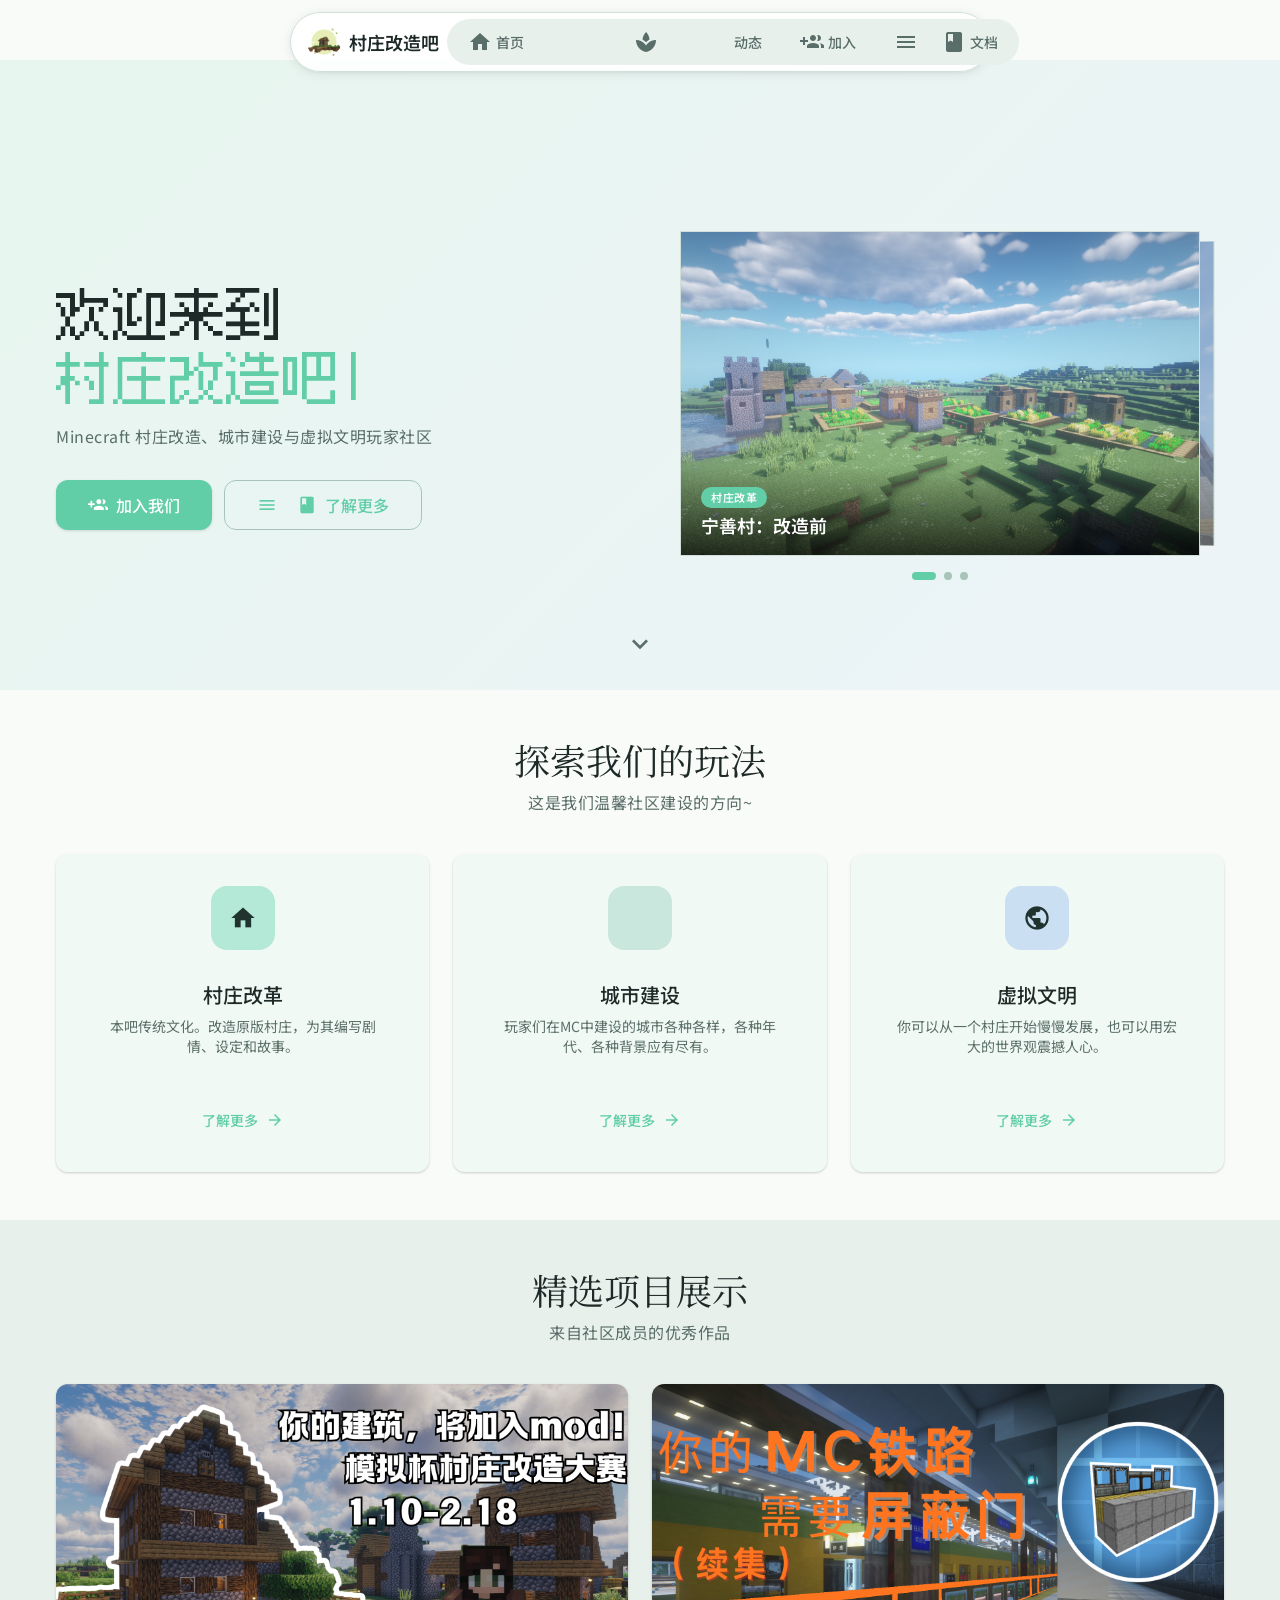
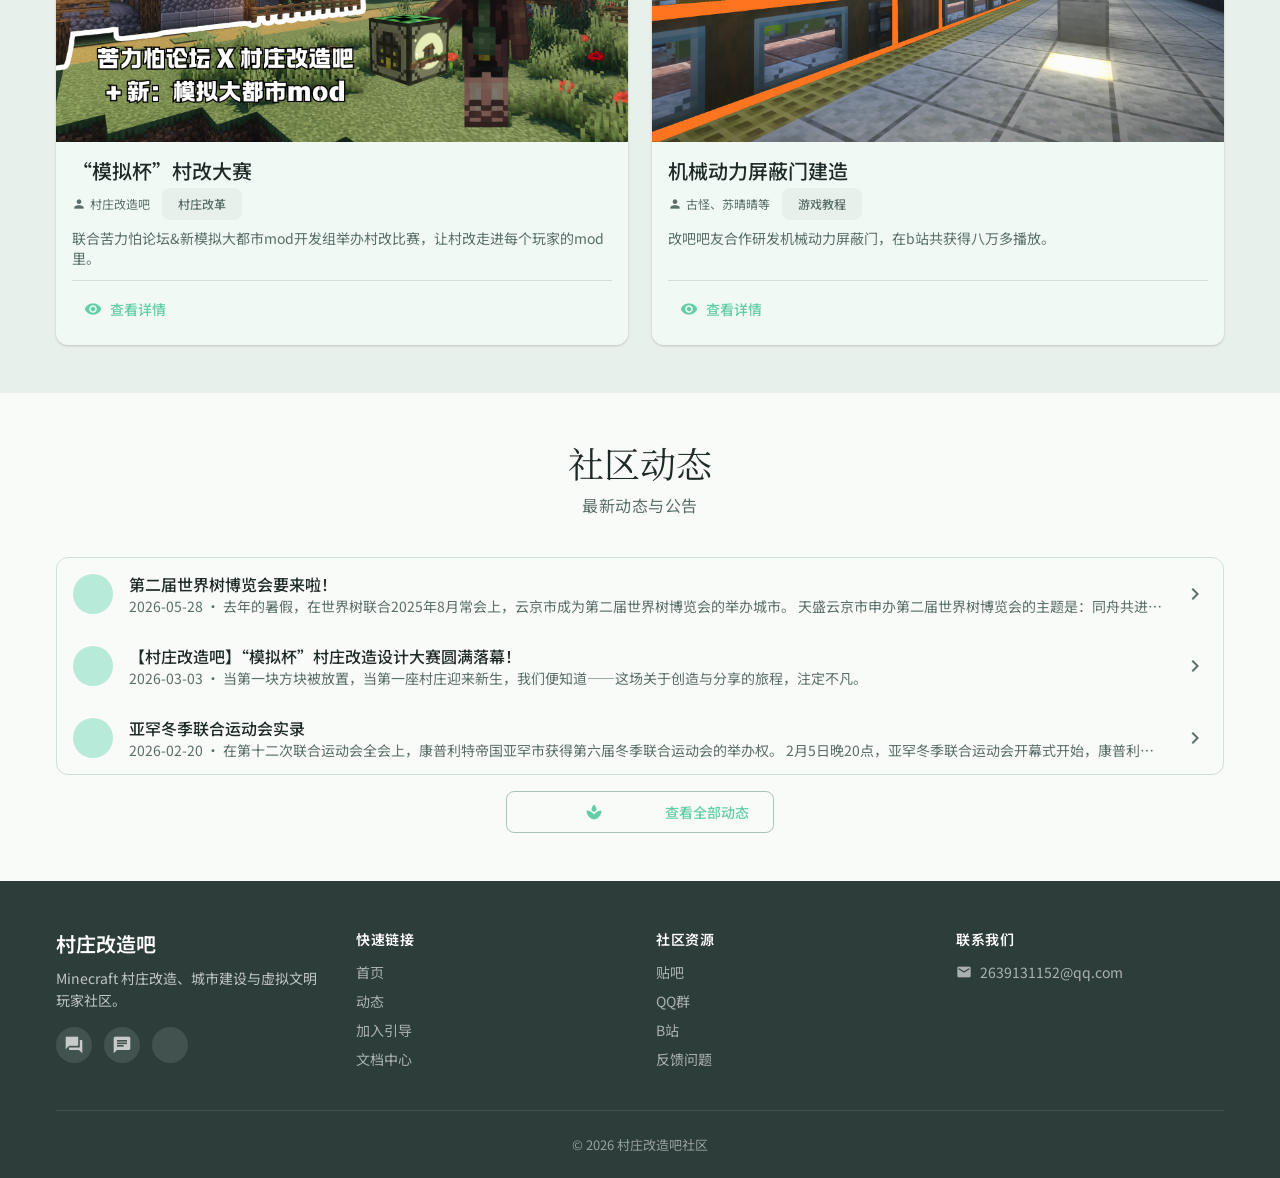
==== index.html @ 6a05ac27 "chore: 初始化村庄改造吧官网项目" ====
<!DOCTYPE html>
<html lang="zh-CN">
<head>
  <meta charset="UTF-8">
  <meta name="viewport" content="width=device-width, initial-scale=1.0">
  <meta name="description" content="村庄改造吧 - Minecraft村庄改造、城市建设、虚拟文明玩家社区">
  <meta name="theme-color" content="#61CEA8">
  <title>村庄改造吧 - Village Reform Bar</title>

  <!-- Stylesheets -->
  <link rel="stylesheet" href="assets/css/main.css">
  <link rel="stylesheet" href="assets/css/components.css">
  <link rel="stylesheet" href="assets/css/pages.css">
</head>
<body>

  <!-- ========== Top App Bar ========== -->
  <header class="app-bar">
    <a href="./" class="app-bar__brand">
      <div class="app-bar__logo">
        <img src="./assets/images/icons/common_123_icon.png" alt="村庄改造吧" class="app-bar__logo-img">
      </div>
      <span class="app-bar__title">村庄改造吧</span>
    </a>

    <button class="app-bar__menu-btn md-state-layer" id="menuToggle" aria-label="打开菜单" aria-expanded="false">
      <span class="material-icons">menu</span>
    </button>

    <nav class="app-bar__nav" id="navLinks">
      <a href="./" class="app-bar__nav-link app-bar__nav-link--active md-state-layer">
        <span class="material-icons">home</span>
        <span>首页</span>
      </a>
      <a href="./news/" class="app-bar__nav-link md-state-layer">
        <span class="material-icons">newspaper</span>
        <span>动态</span>
      </a>
      <a href="./join/" class="app-bar__nav-link md-state-layer">
        <span class="material-icons">group_add</span>
        <span>加入</span>
      </a>
      <a href="./docs/" class="app-bar__nav-link md-state-layer">
        <span class="material-icons">menu_book</span>
        <span>文档</span>
      </a>
    </nav>
  </header>

  <main>
    <!-- ========== Hero Section ========== -->
    <section class="hero">
      <div class="hero__container container">
        <!-- 左侧内容 -->
        <div class="hero__content">
          <h1 class="hero__title display-large" id="typewriter-title">
            <span id="typewriter-text"></span><span class="typewriter-cursor">|</span>
          </h1>
          <p class="hero__subtitle body-large">
            Minecraft 村庄改造、城市建设与虚拟文明玩家社区
          </p>
          <div class="hero__actions">
            <a href="./join/" class="btn btn--filled btn--large md-state-layer">
              <span class="material-icons">group_add</span>
              加入我们
            </a>
            <a href="./docs/" class="btn btn--outlined btn--large md-state-layer">
              <span class="material-icons">menu_book</span>
              了解更多
            </a>
          </div>
        </div>

        <!-- 右侧轮播 -->
        <div class="hero__carousel" id="heroCarousel">
          <div class="hero__carousel-stack" id="carouselStack">
            <!-- 由 JS 从 carousel-images.json 动态生成 -->
          </div>
          <div class="hero__carousel-dots" id="carouselDots"></div>
        </div>
      </div>

      <a href="#features" class="hero__scroll-down" aria-label="向下滚动">
        <span class="material-icons" style="font-size:32px;">keyboard_arrow_down</span>
      </a>
    </section>

    <!-- ========== 玩法速览 ========== -->
    <section class="section" id="features">
      <div class="container">
        <div class="section__header">
          <h2 class="section__title display-small">探索我们的玩法</h2>
          <p class="section__subtitle body-large">这是我们温馨社区建设的方向~</p>
        </div>

        <div class="grid grid--3">
          <!-- 卡片1: 村庄改革 -->
          <article class="card--elevated feature-card animate-in">
            <div class="card__icon">
              <span class="material-icons">home</span>
            </div>
            <div class="card__body" style="text-align:center;">
              <h3 class="card__title">村庄改革</h3>
              <p class="card__text">本吧传统文化。改造原版村庄，为其编写剧情、设定和故事。</p>
            </div>
            <div class="card__actions" style="justify-content:center;border:none;">
              <a href="./docs/#village-reform" class="btn btn--text md-state-layer">
                了解更多
                <span class="material-icons">arrow_forward</span>
              </a>
            </div>
          </article>

          <!-- 卡片2: 城市建设 -->
          <article class="card--elevated feature-card animate-in">
            <div class="card__icon" style="background-color:var(--md-secondary-container);">
              <span class="material-icons">apartment</span>
            </div>
            <div class="card__body" style="text-align:center;">
              <h3 class="card__title">城市建设</h3>
              <p class="card__text">玩家们在MC中建设的城市各种各样，各种年代、各种背景应有尽有。</p>
            </div>
            <div class="card__actions" style="justify-content:center;border:none;">
              <a href="./docs/#city-building" class="btn btn--text md-state-layer">
                了解更多
                <span class="material-icons">arrow_forward</span>
              </a>
            </div>
          </article>

          <!-- 卡片3: 虚拟文明 -->
          <article class="card--elevated feature-card animate-in">
            <div class="card__icon" style="background-color:#D0E0F5;">
              <span class="material-icons">public</span>
            </div>
            <div class="card__body" style="text-align:center;">
              <h3 class="card__title">虚拟文明</h3>
              <p class="card__text">你可以从一个村庄开始慢慢发展，也可以用宏大的世界观震撼人心。</p>
            </div>
            <div class="card__actions" style="justify-content:center;border:none;">
              <a href="./docs/#virtual-civilization" class="btn btn--text md-state-layer">
                了解更多
                <span class="material-icons">arrow_forward</span>
              </a>
            </div>
          </article>
        </div>
      </div>
    </section>

    <!-- ========== 精选项目展示 ========== -->
    <section class="section section--alt">
      <div class="container">
        <div class="section__header">
          <h2 class="section__title display-small">精选项目展示</h2>
          <p class="section__subtitle body-large">来自社区成员的优秀作品</p>
        </div>

        <div class="grid grid--3" id="projects-container">
          <div style="text-align:center;padding:var(--space-8);grid-column:1/-1;">
            <p class="body-medium" style="color:var(--md-on-surface-variant);">加载中...</p>
          </div>
        </div>
      </div>
    </section>

    <!-- ========== 社区动态预览 ========== -->
    <section class="section">
      <div class="container">
        <div class="section__header">
          <h2 class="section__title display-small">社区动态</h2>
          <p class="section__subtitle body-large">最新动态与公告</p>
        </div>

        <div class="card--outlined news-preview" id="news-preview">
          <div style="text-align:center;padding:var(--space-8);">
            <p class="body-medium" style="color:var(--md-on-surface-variant);">加载中...</p>
          </div>
        </div>

        <div class="news-preview__more">
          <a href="./news/" class="btn btn--outlined md-state-layer">
            <span class="material-icons">newspaper</span>
            查看全部动态
          </a>
        </div>
      </div>
    </section>
  </main>

  <!-- ========== Footer ========== -->
  <footer class="footer">
    <div class="container">
      <div class="footer__grid">
        <div>
          <div class="footer__brand">村庄改造吧</div>
          <p class="footer__desc">Minecraft 村庄改造、城市建设与虚拟文明玩家社区。</p>
          <div class="footer__social">
            <a href="https://tieba.baidu.com/f?kw=%E6%9D%91%E5%BA%84%E6%94%B9%E9%80%A0" class="footer__social-link" target="_blank" rel="noopener" aria-label="贴吧">
              <span class="material-icons" style="font-size:20px;">forum</span>
            </a>
            <a href="https://qm.qq.com/q/ZxU9BXbhWU" class="footer__social-link" target="_blank" rel="noopener" aria-label="QQ群">
              <span class="material-icons" style="font-size:20px;">chat</span>
            </a>
            <a href="https://space.bilibili.com/202536136" class="footer__social-link" target="_blank" rel="noopener" aria-label="B站">
              <span class="material-icons" style="font-size:20px;">smart_display</span>
            </a>
          </div>
        </div>
        <div>
          <h4 class="footer__heading">快速链接</h4>
          <ul class="footer__links">
            <li><a href="./" class="footer__link">首页</a></li>
            <li><a href="./news/" class="footer__link">动态</a></li>
            <li><a href="./join/" class="footer__link">加入引导</a></li>
            <li><a href="./docs/" class="footer__link">文档中心</a></li>
          </ul>
        </div>
        <div>
          <h4 class="footer__heading">社区资源</h4>
          <ul class="footer__links">
            <li><a href="https://tieba.baidu.com/f?kw=%E6%9D%91%E5%BA%84%E6%94%B9%E9%80%A0" class="footer__link" target="_blank" rel="noopener">贴吧</a></li>
            <li><a href="https://qm.qq.com/q/ZxU9BXbhWU" class="footer__link" target="_blank" rel="noopener">QQ群</a></li>
            <li><a href="https://space.bilibili.com/202536136" class="footer__link" target="_blank" rel="noopener">B站</a></li>
            <li><a href="https://github.com/RealSuQingqing/RealSuQingqing.github.io/issues" class="footer__link" target="_blank" rel="noopener">反馈问题</a></li>
          </ul>
        </div>
        <div>
          <h4 class="footer__heading">联系我们</h4>
          <ul class="footer__links">
            <li><a href="mailto:2639131152@qq.com" class="footer__link">
              <span class="material-icons" style="font-size:16px;">email</span>
              2639131152@qq.com
            </a></li>
          </ul>
        </div>
      </div>
      <div class="footer__bottom">
        <p>&copy; 2026 村庄改造吧社区</p>
      </div>
    </div>
  </footer>

  <!-- Scripts -->
  <script src="assets/js/main.js"></script>
  <script>
    // ============================================
    // 首页新闻预览加载 - 从 news/content/ 动态获取
    // ============================================
    (async function () {
      const container = document.getElementById('news-preview');
      if (!container) return;

      try {
        // 动态扫描 news/content/ 目录获取所有 .json 文件
        async function scanNewsDirectory() {
          try {
            const response = await fetch('news/content/');
            if (response.ok) {
              const text = await response.text();
              const matches = text.match(/href="([^"]+\.json)"/g);
              if (matches && matches.length > 0) {
                return matches.map(m => m.replace(/href="(.+)"/, '$1'));
              }
            }
          } catch (e) {
            console.log('目录扫描失败');
          }
          return [];
        }

        const newsFiles = await scanNewsDirectory();

        // 并行加载所有新闻元数据
        const newsItems = await Promise.all(
          newsFiles.map(async (filename) => {
            try {
              const response = await fetch('news/content/' + filename);
              if (!response.ok) return null;
              const meta = await response.json();
              meta.id = filename.replace('.json', '');
              return meta;
            } catch (e) {
              return null;
            }
          })
        );

        // 过滤掉加载失败的并排序（日期从新到旧）
        const validNews = newsItems.filter(item => item !== null);
        validNews.sort((a, b) => new Date(b.date) - new Date(a.date));
        const latest = validNews.slice(0, 3);

        if (latest.length === 0) {
          container.innerHTML = '<p style="text-align:center;padding:var(--space-8);color:var(--md-on-surface-variant);">暂无内容</p>';
          return;
        }

        container.innerHTML = latest.map(item => `
          <a href="news/article.html?article=${encodeURIComponent(item.id)}" class="list-item" style="text-decoration:none;">
            <div class="list-item__icon">
              <span class="material-icons">article</span>
            </div>
            <div class="list-item__content">
              <h4 class="list-item__title">${item.title}</h4>
              <p class="list-item__subtitle">${item.date} · ${item.profile || ''}</p>
            </div>
            <div class="list-item__trailing">
              <span class="material-icons">chevron_right</span>
            </div>
          </a>
        `).join('');
      } catch (error) {
        container.innerHTML = '<p style="text-align:center;padding:var(--space-8);color:var(--md-on-surface-variant);">加载失败</p>';
      }
    })();

    // ============================================
    // 精选项目展示 - 从 assets/data/projects/ 动态获取
    // ============================================
    (async function () {
      const container = document.getElementById('projects-container');
      if (!container) return;

      try {
        // 动态扫描项目目录，获取所有 .json 文件
        async function scanProjectDirectory() {
          // 尝试通过 fetch 目录列表（某些服务器支持）
          // 如果不支持，则使用预定义的文件列表作为回退
          const predefinedFiles = [
            'MoniCup.json',
            'ScreenDoor.json'
          ];
          
          try {
            const response = await fetch('assets/data/projects/');
            if (response.ok) {
              const text = await response.text();
              // 解析目录列表中的 .json 文件
              const matches = text.match(/href="([^"]+\.json)"/g);
              if (matches && matches.length > 0) {
                return matches.map(m => m.replace(/href="(.+)"/, '$1'));
              }
            }
          } catch (e) {
            console.log('目录扫描失败，使用预定义列表');
          }
          
          return predefinedFiles;
        }

        const projectFiles = await scanProjectDirectory();

        // 并行加载所有项目数据
        const projectItems = await Promise.all(
          projectFiles.map(async (filename) => {
            try {
              const response = await fetch('assets/data/projects/' + filename);
              if (!response.ok) return null;
              const data = await response.json();
              data.id = filename.replace('.json', '');
              return data;
            } catch (e) {
              console.warn('加载项目失败:', filename, e);
              return null;
            }
          })
        );

        // 过滤掉加载失败的
        let validProjects = projectItems.filter(item => item !== null);

        if (validProjects.length === 0) {
          container.innerHTML = '<p style="text-align:center;padding:var(--space-8);color:var(--md-on-surface-variant);grid-column:1/-1;">暂无项目</p>';
          return;
        }

        // 排序：先按 num 排序，num 相同则按标题字母顺序
        validProjects.sort((a, b) => {
          if (a.num !== b.num) return a.num - b.num;
          return (a.title || '').localeCompare(b.title || '', 'zh-CN');
        });

        // 检查图片是否存在，决定使用卡片形式还是列表形式
        const projectsWithImageCheck = await Promise.all(
          validProjects.map(async (item) => {
            const imageUrl = `assets/data/projects/${item.id}.png`;
            try {
              const response = await fetch(imageUrl, { method: 'HEAD' });
              return { ...item, hasImage: response.ok };
            } catch (e) {
              return { ...item, hasImage: false };
            }
          })
        );

        // 如果所有项目都没有图片，使用列表布局
        const hasAnyImage = projectsWithImageCheck.some(p => p.hasImage);
        if (!hasAnyImage) {
          container.className = 'list-container';
          container.style.display = 'flex';
          container.style.flexDirection = 'column';
          container.style.gap = 'var(--space-3)';
        }

        container.innerHTML = projectsWithImageCheck.map(item => {
          const tagsHtml = Array.isArray(item.tag)
            ? item.tag.map(t => `<span class="chip chip--assist" style="font-size:12px;">${t}</span>`).join('')
            : '';

          // 有图片时使用卡片形式
          if (item.hasImage) {
            const imageUrl = `assets/data/projects/${item.id}.png`;
            return `
              <article class="card--elevated project-card">
                <div class="card__image-wrap">
                  <img src="${imageUrl}" alt="${item.title}" class="card__image" loading="lazy">
                </div>
                <div class="card__body">
                  <h3 class="card__title">${item.title}</h3>
                  <div class="card__meta">
                    <span class="card__meta-item">
                      <span class="material-icons">person</span>
                      ${item.author}
                    </span>
                    ${tagsHtml}
                  </div>
                  <p class="card__text">${item.description}</p>
                  <div class="card__actions">
                    <a href="${item.link}" class="btn btn--text md-state-layer" target="_blank" rel="noopener">
                      <span class="material-icons">visibility</span>
                      查看详情
                    </a>
                  </div>
                </div>
              </article>
            `;
          }

          // 无图片时使用列表项形式
          return `
            <a href="${item.link}" class="list-item" style="text-decoration:none;" target="_blank" rel="noopener">
              <div class="list-item__icon">
                <span class="material-icons">folder</span>
              </div>
              <div class="list-item__content">
                <h4 class="list-item__title">${item.title}</h4>
                <p class="list-item__subtitle">${item.author} · ${item.description}</p>
              </div>
              <div class="list-item__trailing">
                <span class="material-icons">chevron_right</span>
              </div>
            </a>
          `;
        }).join('');
      } catch (error) {
        console.error('项目加载失败:', error);
        container.innerHTML = '<p style="text-align:center;padding:var(--space-8);color:var(--md-on-surface-variant);grid-column:1/-1;">加载失败，请稍后重试</p>';
      }
    })();

    // ============================================
    // 打字机效果 - JavaScript 实现
    // ============================================
    (function () {
      const textElement = document.getElementById('typewriter-text');
      const cursorElement = document.querySelector('.typewriter-cursor');
      if (!textElement) return;

      const text = '欢迎来到\n村庄改造吧';
      const lines = text.split('\n');
      let lineIndex = 0;
      let charIndex = 0;
      let currentHtml = '';

      // 配置参数
      const MIN_SPEED = 100;  // 最小间隔(ms)
      const MAX_SPEED = 150;  // 最大间隔(ms)

      function getRandomSpeed() {
        return Math.random() * (MAX_SPEED - MIN_SPEED) + MIN_SPEED;
      }

      function typeNextChar() {
        if (lineIndex >= lines.length) {
          // 打字完成，添加完成类
          if (cursorElement) {
            cursorElement.classList.add('typewriter-cursor--finished');
          }
          return;
        }

        const currentLine = lines[lineIndex];

        if (charIndex < currentLine.length) {
          // 继续打字
          const char = currentLine[charIndex];
          
          // 处理第二行（村庄改造吧）使用强调色
          if (lineIndex === 1 && charIndex === 0) {
            currentHtml += '<span class="hero__title-accent">';
          }
          
          currentHtml += char;
          textElement.innerHTML = currentHtml;
          
          if (lineIndex === 1 && charIndex === currentLine.length - 1) {
            currentHtml += '</span>';
            textElement.innerHTML = currentHtml;
          }

          charIndex++;
          setTimeout(typeNextChar, getRandomSpeed());
        } else {
          // 当前行完成，换行
          if (lineIndex < lines.length - 1) {
            currentHtml += '<br>';
            textElement.innerHTML = currentHtml;
          }
          lineIndex++;
          charIndex = 0;
          setTimeout(typeNextChar, getRandomSpeed());
        }
      }

      // 延迟开始打字效果
      setTimeout(typeNextChar, 500);
    })();

    // ============================================
    // 英雄区轮播 - 读取 carousel-images.json
    // ============================================
    (function () {
      const carousel = document.getElementById('heroCarousel');
      if (!carousel) return;

      const stack = document.getElementById('carouselStack');
      const dotsContainer = document.getElementById('carouselDots');
      let currentIndex = 0;
      let items = [];
      let autoPlayTimer = null;
      const AUTO_PLAY_INTERVAL = 4000;
      const IMAGE_DIR = 'assets/images/hero-carousel/';

      // 从 JSON 加载数据并动态生成卡片
      async function loadCarousel() {
        try {
          const response = await fetch(IMAGE_DIR + 'carousel-images.json');
          if (!response.ok) throw new Error('HTTP ' + response.status);
          items = await response.json();

          // 动态生成卡片
          stack.innerHTML = '';
          items.forEach((item, index) => {
            const imgSrc = item['image-source'].startsWith('http')
              ? item['image-source']
              : IMAGE_DIR + item['image-source'];

            const card = document.createElement('div');
            card.className = 'hero__carousel-card' + (index === 0 ? ' hero__carousel-card--active' : '');
            card.dataset.index = index;
            if (index === 1) card.classList.add('hero__carousel-card--next');
            card.innerHTML = `
              <img src="${imgSrc}" alt="${item['carousel-title']}" class="hero__carousel-img" loading="${index === 0 ? 'eager' : 'lazy'}">
              <div class="hero__carousel-info">
                <span class="hero__carousel-tag">${item['carousel-tag']}</span>
                <p class="hero__carousel-title">${item['carousel-title']}</p>
              </div>
            `;
            stack.appendChild(card);
          });

          // 创建指示点
          if (dotsContainer) {
            dotsContainer.innerHTML = '';
            items.forEach((_, i) => {
              const dot = document.createElement('button');
              dot.className = 'hero__carousel-dot' + (i === 0 ? ' hero__carousel-dot--active' : '');
              dot.setAttribute('aria-label', '切换到第' + (i + 1) + '张');
              dot.addEventListener('click', () => goToSlide(i));
              dotsContainer.appendChild(dot);
            });
          }

          startAutoPlay();
        } catch (error) {
          console.error('加载轮播数据失败:', error);
          stack.innerHTML = '<p style="text-align:center;padding:var(--space-8);color:var(--md-on-surface-variant);">轮播加载失败</p>';
        }
      }

      function goToSlide(index) {
        const allCards = stack.querySelectorAll('.hero__carousel-card');
        const total = allCards.length;
        if (total === 0) return;

        currentIndex = ((index % total) + total) % total;

        allCards.forEach((card, i) => {
          card.classList.remove('hero__carousel-card--active', 'hero__carousel-card--prev', 'hero__carousel-card--next');
          if (i === currentIndex) {
            card.classList.add('hero__carousel-card--active');
          } else if (i === (currentIndex - 1 + total) % total) {
            card.classList.add('hero__carousel-card--prev');
          } else if (i === (currentIndex + 1) % total) {
            card.classList.add('hero__carousel-card--next');
          }
        });

        const dots = dotsContainer.querySelectorAll('.hero__carousel-dot');
        dots.forEach((dot, i) => {
          dot.classList.toggle('hero__carousel-dot--active', i === currentIndex);
        });
      }

      function nextSlide() {
        goToSlide(currentIndex + 1);
      }

      function startAutoPlay() {
        stopAutoPlay();
        autoPlayTimer = setInterval(nextSlide, AUTO_PLAY_INTERVAL);
      }

      function stopAutoPlay() {
        if (autoPlayTimer) {
          clearInterval(autoPlayTimer);
          autoPlayTimer = null;
        }
      }

      carousel.addEventListener('mouseenter', stopAutoPlay);
      carousel.addEventListener('mouseleave', startAutoPlay);

      let touchStartX = 0;
      carousel.addEventListener('touchstart', (e) => {
        touchStartX = e.touches[0].clientX;
        stopAutoPlay();
      }, { passive: true });

      carousel.addEventListener('touchend', (e) => {
        const touchEndX = e.changedTouches[0].clientX;
        const diff = touchStartX - touchEndX;
        if (Math.abs(diff) > 50) {
          if (diff > 0) {
            goToSlide(currentIndex + 1);
          } else {
            goToSlide(currentIndex - 1);
          }
        }
        startAutoPlay();
      }, { passive: true });

      loadCarousel();
    })();
  </script>
</body>
</html>
---- assets/css/main.css ----
/* ============================================
   村庄改造吧官网 - 全局样式 & Design Tokens
   Material Design 3 轻量实现
   ============================================ */

/* ---------- Material Icons ---------- */
@import url('https://fonts.googleapis.com/icon?family=Material+Icons');
@import url('https://fonts.googleapis.com/css2?family=Inter:wght@400;500;600&display=swap');
@import url('https://fonts.googleapis.com/css2?family=Noto+Sans+SC:wght@400;500;600&display=swap');
@import url('https://fonts.googleapis.com/css2?family=Noto+Serif+SC:wght@400;600;700&display=swap');

/* ---------- 方舟像素字体 ---------- */
@font-face {
  font-family: 'Ark Pixel';
  src: url('../ark-pixel-12px-monospaced-zh_cn.ttf') format('truetype');
  font-weight: normal;
  font-style: normal;
  font-display: swap;
}

/* ============================================
   1. Design Tokens (CSS Variables)
   ============================================ */
:root {
  /* --- Material 3 核心色彩 --- */
  --md-primary: #61CEA8;
  --md-on-primary: #FFFFFF;
  --md-primary-container: #B8EAD9;
  --md-on-primary-container: #1E2A28;
  --md-secondary: #5A6E69;
  --md-on-secondary: #FFFFFF;
  --md-secondary-container: #D0E8E0;
  --md-on-secondary-container: #1E2A28;
  --md-tertiary: #5BA0F5;
  --md-on-tertiary: #FFFFFF;
  --md-surface: #F9FBF8;
  --md-surface-variant: #E8F0EC;
  --md-on-surface: #1E2A28;
  --md-on-surface-variant: #5A6E69;
  --md-outline: #A8C4BA;
  --md-outline-variant: #D0E0D8;
  --md-error: #B3261E;
  --md-success: #2E7D32;
  --md-warning: #F5A65B;

  /* --- Minecraft 主题扩展 --- */
  --mc-grass: #5D8C47;
  --mc-dirt: #8B6914;
  --mc-sky: #87CEEB;
  --mc-stone: #7D7D7D;
  --mc-lava: #FF6D00;

  /* --- 状态色彩 --- */
  --state-hover: rgba(97, 206, 168, 0.08);
  --state-focus: rgba(97, 206, 168, 0.12);
  --state-pressed: rgba(97, 206, 168, 0.16);

  /* --- 排版 --- */
  --font-sans: 'Noto Sans SC', 'Inter', 'Roboto', -apple-system, 'PingFang SC', 'Microsoft YaHei', sans-serif;
  --font-serif: 'Noto Serif SC', 'Source Han Serif SC', 'SimSun', 'STSong', serif;
  --font-display: 'Press Start 2P', 'Inter', monospace;

  /* --- 形状 --- */
  --shape-small: 8px;
  --shape-medium: 12px;
  --shape-large: 16px;
  --shape-xl: 28px;
  --shape-full: 50%;

  /* --- 间距 (8dp grid) --- */
  --space-0: 0px;
  --space-1: 4px;
  --space-2: 8px;
  --space-3: 12px;
  --space-4: 16px;
  --space-5: 20px;
  --space-6: 24px;
  --space-8: 32px;
  --space-10: 40px;
  --space-12: 48px;
  --space-16: 64px;

  /* --- 动效 --- */
  --ease-standard: cubic-bezier(0.4, 0.0, 0.2, 1);
  --ease-decelerate: cubic-bezier(0.0, 0.0, 0.2, 1);
  --ease-accelerate: cubic-bezier(0.4, 0.0, 1, 1);
  --duration-short: 150ms;
  --duration-medium: 300ms;
  --duration-long: 500ms;
  --transition-standard: all var(--duration-medium) var(--ease-standard);
  --transition-transform: transform var(--duration-medium) var(--ease-standard);
  --transition-shadow: box-shadow var(--duration-medium) var(--ease-standard);

  /* --- 布局 --- */
  --content-max-width: 1200px;
  --app-bar-height: 64px;
  --app-bar-offset: 76px; /* 胶囊导航栏顶部偏移 + 高度 */
}

/* ============================================
   2. Reset & Base
   ============================================ */
*, *::before, *::after {
  margin: 0;
  padding: 0;
  box-sizing: border-box;
}

html {
  scroll-behavior: smooth;
  -webkit-text-size-adjust: 100%;
}

body {
  font-family: var(--font-sans);
  font-size: 16px;
  font-weight: 400;
  line-height: 1.5;
  color: var(--md-on-surface);
  background-color: var(--md-surface);
  -webkit-font-smoothing: antialiased;
  -moz-osx-font-smoothing: grayscale;
  min-height: 100vh;
  display: flex;
  flex-direction: column;
}

/* 鼠标指针 - Minecraft 风格 */
/*
body {
  cursor: url('../cursors/default.cur'), auto;
}
a, button, .btn, .card--elevated, .chip, .list-item {
  cursor: url('../cursors/sword.ani'), pointer;
}
*/

/* ============================================
   3. Typography (Material Type Scale)
   ============================================ */
.display-large {
  font-size: 57px;
  font-weight: 400;
  line-height: 64px;
  letter-spacing: -0.25px;
}

.display-medium {
  font-size: 45px;
  font-weight: 400;
  line-height: 52px;
}

.display-small {
  font-size: 36px;
  font-weight: 400;
  line-height: 44px;
}

.headline-large {
  font-size: 32px;
  font-weight: 400;
  line-height: 40px;
}

.headline-medium {
  font-size: 28px;
  font-weight: 400;
  line-height: 36px;
}

.headline-small {
  font-size: 24px;
  font-weight: 400;
  line-height: 32px;
}

.title-large {
  font-size: 22px;
  font-weight: 500;
  line-height: 28px;
}

.title-medium {
  font-size: 16px;
  font-weight: 500;
  line-height: 24px;
  letter-spacing: 0.15px;
}

.title-small {
  font-size: 14px;
  font-weight: 500;
  line-height: 20px;
  letter-spacing: 0.1px;
}

.body-large {
  font-size: 16px;
  font-weight: 400;
  line-height: 24px;
  letter-spacing: 0.5px;
}

.body-medium {
  font-size: 14px;
  font-weight: 400;
  line-height: 20px;
  letter-spacing: 0.25px;
}

.body-small {
  font-size: 12px;
  font-weight: 400;
  line-height: 16px;
  letter-spacing: 0.4px;
}

.label-large {
  font-size: 14px;
  font-weight: 500;
  line-height: 20px;
  letter-spacing: 0.1px;
}

.label-medium {
  font-size: 12px;
  font-weight: 500;
  line-height: 16px;
  letter-spacing: 0.5px;
}

.label-small {
  font-size: 11px;
  font-weight: 500;
  line-height: 16px;
  letter-spacing: 0.5px;
}

/* ============================================
   4. Utility Classes
   ============================================ */
.container {
  width: 100%;
  max-width: var(--content-max-width);
  margin: 0 auto;
  padding: 0 var(--space-4);
}

.section {
  padding: var(--space-12) 0;
}

.section--alt {
  background-color: var(--md-surface-variant);
}

.section__header {
  text-align: center;
  margin-bottom: var(--space-10);
}

.section__title {
  color: var(--md-on-surface);
  margin-bottom: var(--space-2);
  font-family: var(--font-serif);
}

.section__subtitle {
  color: var(--md-on-surface-variant);
  max-width: 600px;
  margin: 0 auto;
}

/* Grid 布局工具 */
.grid {
  display: grid;
  gap: var(--space-6);
}

.grid--2 {
  grid-template-columns: repeat(auto-fit, minmax(320px, 1fr));
}

.grid--3 {
  grid-template-columns: repeat(auto-fit, minmax(280px, 1fr));
}

.grid--4 {
  grid-template-columns: repeat(auto-fit, minmax(240px, 1fr));
}

/* Flex 布局工具 */
.flex {
  display: flex;
}

.flex--center {
  align-items: center;
  justify-content: center;
}

.flex--between {
  align-items: center;
  justify-content: space-between;
}

.flex--wrap {
  flex-wrap: wrap;
}

.gap--1 { gap: var(--space-1); }
.gap--2 { gap: var(--space-2); }
.gap--3 { gap: var(--space-3); }
.gap--4 { gap: var(--space-4); }
.gap--6 { gap: var(--space-6); }
.gap--8 { gap: var(--space-8); }

/* 文字颜色 */
.text-primary { color: var(--md-on-surface); }
.text-secondary { color: var(--md-on-surface-variant); }
.text-accent { color: var(--md-primary); }

/* 图片 */
.img-fluid {
  max-width: 100%;
  height: auto;
}

.img-cover {
  width: 100%;
  height: 100%;
  object-fit: cover;
}

/* 屏幕阅读器专用 */
.sr-only {
  position: absolute;
  width: 1px;
  height: 1px;
  margin: -1px;
  padding: 0;
  overflow: hidden;
  clip: rect(0, 0, 0, 0);
  border: 0;
}

/* 动画 */
@keyframes fadeInUp {
  from {
    opacity: 0;
    transform: translateY(20px);
  }
  to {
    opacity: 1;
    transform: translateY(0);
  }
}

.animate-in {
  animation: fadeInUp var(--duration-long) var(--ease-decelerate) both;
}

/* ============================================
   5. Responsive
   ============================================ */
@media (max-width: 768px) {
  :root {
    --space-12: 32px;
    --space-16: 40px;
  }

  .section {
    padding: var(--space-8) 0;
  }

  .display-large { font-size: 36px; line-height: 44px; }
  .display-medium { font-size: 32px; line-height: 40px; }
  .display-small { font-size: 28px; line-height: 36px; }
  .headline-large { font-size: 24px; line-height: 32px; }
  .headline-medium { font-size: 22px; line-height: 28px; }
  .headline-small { font-size: 20px; line-height: 26px; }

  .grid--2, .grid--3, .grid--4 {
    grid-template-columns: 1fr;
  }
}

/* ============================================
   页面切换加载动画
   ============================================ */
.page-loader {
  position: fixed;
  top: 0;
  left: 0;
  width: 100%;
  height: 100%;
  background: var(--md-surface);
  display: flex;
  flex-direction: column;
  align-items: center;
  justify-content: center;
  z-index: 9999;
  opacity: 0;
  visibility: hidden;
  transition: opacity 0.3s ease-out, visibility 0.3s ease-out;
}

.page-loader--active {
  opacity: 1;
  visibility: visible;
}

.page-loader__spinner {
  width: 48px;
  height: 48px;
  border: 3px solid var(--md-primary-container);
  border-top-color: var(--md-primary);
  border-radius: 50%;
  animation: page-loader-spin 0.8s linear infinite;
}

.page-loader__text {
  margin-top: var(--space-4);
  color: var(--md-on-surface-variant);
  font-size: 14px;
  font-weight: 500;
}

@keyframes page-loader-spin {
  to {
    transform: rotate(360deg);
  }
}

/* 骨架屏样式 */
.page-loader__skeleton {
  width: 200px;
  max-width: 80vw;
}

.page-loader__skeleton-line {
  height: 12px;
  background: linear-gradient(90deg, var(--md-surface-variant) 25%, var(--md-surface) 50%, var(--md-surface-variant) 75%);
  background-size: 200% 100%;
  border-radius: 6px;
  margin-bottom: var(--space-2);
  animation: page-loader-shimmer 1.5s infinite;
}

.page-loader__skeleton-line:nth-child(1) { width: 100%; }
.page-loader__skeleton-line:nth-child(2) { width: 80%; animation-delay: 0.1s; }
.page-loader__skeleton-line:nth-child(3) { width: 60%; animation-delay: 0.2s; }

@keyframes page-loader-shimmer {
  0% { background-position: 200% 0; }
  100% { background-position: -200% 0; }
}
---- assets/css/components.css ----
/* ============================================
   村庄改造吧官网 - Material Design 组件
   按钮、卡片、导航、页脚、列表、芯片、状态层
   ============================================ */

/* ============================================
   1. State Layer (Material 状态层)
   ============================================ */
.md-state-layer {
  position: relative;
  overflow: hidden;
}
.md-state-layer::after {
  content: '';
  position: absolute;
  inset: 0;
  background-color: currentColor;
  opacity: 0;
  transition: opacity var(--duration-short) var(--ease-standard);
  pointer-events: none;
  border-radius: inherit;
}
.md-state-layer:hover::after { opacity: 0.08; }
.md-state-layer:focus-visible::after { opacity: 0.12; }
.md-state-layer:active::after { opacity: 0.16; }

/* ============================================
   2. Top App Bar (胶囊式卡片导航栏)
   ============================================ */
.app-bar {
  position: sticky;
  top: 12px;
  z-index: 100;
  display: flex;
  align-items: center;
  justify-content: space-between;
  max-width: 700px;
  margin: 0 auto;
  padding: 6px 8px;
  background-color: rgba(255, 255, 255, 0.85);
  backdrop-filter: blur(12px);
  -webkit-backdrop-filter: blur(12px);
  border: 1px solid var(--md-outline-variant);
  border-radius: 50px;
  box-shadow: 0 2px 12px rgba(0,0,0,0.08), 0 1px 3px rgba(0,0,0,0.06);
  transition: var(--transition-shadow);
}
.app-bar--scrolled {
  box-shadow: 0 4px 20px rgba(0,0,0,0.12), 0 2px 6px rgba(0,0,0,0.08);
}

.app-bar__brand {
  display: flex;
  align-items: center;
  gap: var(--space-2);
  text-decoration: none;
  color: var(--md-on-surface);
  padding: 0 var(--space-2);
  flex-shrink: 0;
}

.app-bar__logo {
  width: 34px;
  height: 34px;
  border-radius: var(--shape-full);
  background: transparent;
  display: flex;
  align-items: center;
  justify-content: center;
  color: var(--md-on-primary);
  font-size: 18px;
  overflow: hidden;
}

.app-bar__logo-img {
  width: 100%;
  height: 100%;
  object-fit: cover;
  display: block;
}

.app-bar__title {
  font-size: 18px;
  font-weight: 600;
  line-height: 28px;
  color: var(--md-on-surface);
}

.app-bar__menu-btn {
  display: none;
  background: none;
  border: none;
  padding: var(--space-2);
  border-radius: var(--shape-full);
  color: var(--md-on-surface);
  cursor: pointer;
}

.app-bar__nav {
  display: flex;
  align-items: center;
  gap: 2px;
  list-style: none;
  background-color: var(--md-surface-variant);
  border-radius: 50px;
  padding: 3px;
}

.app-bar__nav-link {
  display: flex;
  align-items: center;
  gap: var(--space-1);
  padding: 8px 18px;
  border-radius: 50px;
  color: var(--md-on-surface-variant);
  text-decoration: none;
  font-size: 14px;
  font-weight: 500;
  transition: var(--transition-standard);
  white-space: nowrap;
  position: relative;
}
.app-bar__nav-link:hover {
  color: var(--md-on-surface);
}
.app-bar__nav-link--active {
  color: var(--md-on-primary);
  background-color: var(--md-primary);
  box-shadow: 0 1px 3px rgba(0,0,0,0.12);
}

.app-bar__icon-btn {
  display: flex;
  align-items: center;
  padding: var(--space-2);
  border-radius: var(--shape-full);
  color: var(--md-on-surface-variant);
  text-decoration: none;
  transition: var(--transition-standard);
}
.app-bar__icon-btn:hover {
  background-color: var(--state-hover);
  color: var(--md-on-surface);
}

/* ============================================
   3. Buttons (Material 按钮)
   ============================================ */
.btn {
  display: inline-flex;
  align-items: center;
  justify-content: center;
  gap: var(--space-2);
  padding: 10px 24px;
  border-radius: var(--shape-small);
  font-family: var(--font-sans);
  font-size: 14px;
  font-weight: 500;
  line-height: 20px;
  text-decoration: none;
  border: none;
  cursor: pointer;
  transition: var(--transition-standard);
  white-space: nowrap;
  outline: none;
}

/* Filled Button */
.btn--filled {
  background-color: var(--md-primary);
  color: var(--md-on-primary);
  box-shadow: 0 1px 3px rgba(0,0,0,0.12);
}
.btn--filled:hover {
  box-shadow: 0 4px 6px rgba(0,0,0,0.10), 0 2px 4px rgba(0,0,0,0.06);
  filter: brightness(1.05);
}
.btn--filled:active {
  box-shadow: none;
}

/* Outlined Button */
.btn--outlined {
  background-color: transparent;
  color: var(--md-primary);
  border: 1px solid var(--md-outline);
}
.btn--outlined:hover {
  background-color: var(--state-hover);
  border-color: var(--md-primary);
}

/* Text Button */
.btn--text {
  background-color: transparent;
  color: var(--md-primary);
  padding: 10px 12px;
}
.btn--text:hover {
  background-color: var(--state-hover);
}

/* 按钮尺寸 */
.btn--large {
  padding: 14px 32px;
  font-size: 16px;
  border-radius: var(--shape-medium);
}
.btn--small {
  padding: 6px 16px;
  font-size: 12px;
}

/* 按钮图标 */
.btn .material-icons {
  font-size: 18px;
}
.btn--large .material-icons {
  font-size: 20px;
}

/* 全宽按钮 */
.btn--block {
  width: 100%;
}

/* ============================================
   4. Cards (Material 卡片)
   ============================================ */

/* 4.1 Elevated Card */
.card--elevated {
  background-color: var(--md-surface);
  border-radius: var(--shape-medium);
  box-shadow: 0 1px 3px rgba(0,0,0,0.12), 0 1px 2px rgba(0,0,0,0.08);
  overflow: hidden;
  transition: var(--transition-standard);
  position: relative;
  display: flex;
  flex-direction: column;
}
.card--elevated::before {
  content: '';
  position: absolute;
  inset: 0;
  background-color: var(--md-primary);
  opacity: 0.05;
  pointer-events: none;
  border-radius: inherit;
  z-index: 0;
}
.card--elevated:hover {
  box-shadow: 0 4px 6px rgba(0,0,0,0.10), 0 2px 4px rgba(0,0,0,0.06);
  transform: translateY(-2px);
}
.card--elevated:active {
  box-shadow: 0 1px 3px rgba(0,0,0,0.12);
  transform: translateY(0);
}

/* 4.2 Filled Card */
.card--filled {
  background-color: var(--md-surface-variant);
  border-radius: var(--shape-medium);
  padding: var(--space-4);
  display: flex;
  flex-direction: column;
}

/* 4.3 Outlined Card */
.card--outlined {
  background-color: var(--md-surface);
  border-radius: var(--shape-medium);
  border: 1px solid var(--md-outline-variant);
  padding: var(--space-4);
  display: flex;
  flex-direction: column;
}

/* 卡片内部结构 */
.card__image-wrap {
  position: relative;
  aspect-ratio: 16 / 9;
  overflow: hidden;
  flex-shrink: 0;
}
.card__image {
  width: 100%;
  height: 100%;
  object-fit: cover;
  transition: transform var(--duration-long) var(--ease-standard);
}
.card--elevated:hover .card__image {
  transform: scale(1.05);
}

.card__image-overlay {
  position: absolute;
  bottom: 0;
  left: 0;
  right: 0;
  padding: var(--space-4);
  background: linear-gradient(transparent, rgba(0,0,0,0.6));
  color: #fff;
}

.card__body {
  padding: var(--space-4);
  flex: 1;
  display: flex;
  flex-direction: column;
  position: relative;
  z-index: 1;
}

.card__title {
  font-size: 20px;
  font-weight: 500;
  line-height: 26px;
  color: var(--md-on-surface);
  margin-bottom: var(--space-1);
}

.card__subtitle {
  font-size: 14px;
  line-height: 20px;
  color: var(--md-on-surface-variant);
  margin-bottom: var(--space-2);
}

.card__text {
  font-size: 14px;
  line-height: 20px;
  color: var(--md-on-surface-variant);
  margin-bottom: var(--space-3);
  flex: 1;
}

.card__meta {
  display: flex;
  align-items: center;
  gap: var(--space-3);
  flex-wrap: wrap;
  margin-bottom: var(--space-3);
}

.card__meta-item {
  display: flex;
  align-items: center;
  gap: var(--space-1);
  font-size: 12px;
  color: var(--md-on-surface-variant);
}

.card__meta-item .material-icons {
  font-size: 14px;
}

.card__actions {
  display: flex;
  align-items: center;
  gap: var(--space-2);
  margin-top: auto;
  padding-top: var(--space-2);
  border-top: 1px solid var(--md-outline-variant);
}

.card__actions--no-border {
  border-top: none;
  padding-top: 0;
}

/* 卡片 With 图标 */
.card__icon {
  width: 56px;
  height: 56px;
  border-radius: var(--shape-large);
  background-color: var(--md-primary-container);
  color: var(--md-on-primary-container);
  display: flex;
  align-items: center;
  justify-content: center;
  margin-bottom: var(--space-3);
  flex-shrink: 0;
}
.card__icon .material-icons {
  font-size: 28px;
}

/* 卡片紧凑模式 */
.card--compact .card__body {
  padding: var(--space-3);
}
.card--compact .card__title {
  font-size: 16px;
  line-height: 24px;
}

/* 卡片水平布局 */
.card--horizontal {
  flex-direction: row;
}
.card--horizontal .card__image-wrap {
  aspect-ratio: auto;
  width: 200px;
  min-height: 100%;
  flex-shrink: 0;
}
.card--horizontal .card__body {
  flex: 1;
}

/* ============================================
   5. List Items (Material 列表项)
   ============================================ */
.list-item {
  display: flex;
  align-items: center;
  gap: var(--space-4);
  padding: 12px var(--space-4);
  border-radius: var(--shape-small);
  transition: var(--transition-standard);
  cursor: pointer;
  text-decoration: none;
}
.list-item:hover {
  background-color: var(--state-hover);
}

.list-item__icon {
  width: 40px;
  height: 40px;
  border-radius: var(--shape-full);
  background-color: var(--md-primary-container);
  color: var(--md-on-primary-container);
  display: flex;
  align-items: center;
  justify-content: center;
  flex-shrink: 0;
}
.list-item__icon .material-icons {
  font-size: 20px;
}

.list-item__content {
  flex: 1;
  min-width: 0;
}

.list-item__title {
  font-size: 16px;
  font-weight: 500;
  line-height: 24px;
  color: var(--md-on-surface);
}

.list-item__subtitle {
  font-size: 14px;
  line-height: 20px;
  color: var(--md-on-surface-variant);
  overflow: hidden;
  text-overflow: ellipsis;
  white-space: nowrap;
}

.list-item__trailing {
  flex-shrink: 0;
  color: var(--md-on-surface-variant);
  display: flex;
  align-items: center;
  gap: var(--space-2);
}

/* ============================================
   6. Chips (Material 芯片)
   ============================================ */
.chip {
  display: inline-flex;
  align-items: center;
  gap: var(--space-1);
  padding: 6px 16px;
  border-radius: var(--shape-small);
  font-size: 14px;
  font-weight: 500;
  line-height: 20px;
  cursor: pointer;
  transition: var(--transition-standard);
  border: none;
  text-decoration: none;
  white-space: nowrap;
}

.chip--assist {
  background-color: var(--md-surface-variant);
  color: var(--md-on-surface-variant);
}
.chip--assist:hover {
  background-color: var(--md-outline-variant);
}

.chip--filter {
  background-color: var(--md-surface);
  border: 1px solid var(--md-outline);
  color: var(--md-on-surface-variant);
}
.chip--filter:hover {
  border-color: var(--md-primary);
  color: var(--md-primary);
}
.chip--filter--active {
  background-color: var(--md-secondary-container);
  color: var(--md-on-secondary-container);
  border-color: transparent;
}

.chip--input {
  background-color: var(--md-surface-variant);
  color: var(--md-on-surface-variant);
  padding-right: 8px;
}

.chip__icon {
  font-size: 18px;
}

.chip__close {
  display: flex;
  align-items: center;
  justify-content: center;
  background: none;
  border: none;
  color: inherit;
  cursor: pointer;
  padding: 0;
  border-radius: var(--shape-full);
  transition: var(--transition-standard);
}
.chip__close:hover {
  background-color: rgba(0,0,0,0.12);
}

/* ============================================
   7. Footer (页脚)
   ============================================ */
.footer {
  background-color: #2D3E3A;
  color: rgba(255,255,255,0.7);
  padding: var(--space-12) 0 var(--space-6);
  margin-top: auto;
}

.footer__grid {
  display: grid;
  grid-template-columns: repeat(auto-fit, minmax(200px, 1fr));
  gap: var(--space-8);
  margin-bottom: var(--space-10);
}

.footer__brand {
  color: #fff;
  font-size: 20px;
  font-weight: 600;
  margin-bottom: var(--space-2);
}

.footer__desc {
  font-size: 14px;
  line-height: 1.6;
  margin-bottom: var(--space-4);
}

.footer__heading {
  color: #fff;
  font-size: 14px;
  font-weight: 600;
  margin-bottom: var(--space-3);
  text-transform: uppercase;
  letter-spacing: 0.5px;
}

.footer__links {
  list-style: none;
  display: flex;
  flex-direction: column;
  gap: var(--space-2);
}

.footer__link {
  color: rgba(255,255,255,0.6);
  text-decoration: none;
  font-size: 14px;
  transition: color var(--duration-short) var(--ease-standard);
  display: flex;
  align-items: center;
  gap: var(--space-2);
}
.footer__link:hover {
  color: var(--md-primary);
}

.footer__social {
  display: flex;
  gap: var(--space-3);
  margin-top: var(--space-2);
}

.footer__social-link {
  display: flex;
  align-items: center;
  justify-content: center;
  width: 36px;
  height: 36px;
  border-radius: var(--shape-full);
  background-color: rgba(255,255,255,0.1);
  color: rgba(255,255,255,0.7);
  text-decoration: none;
  transition: var(--transition-standard);
}
.footer__social-link:hover {
  background-color: var(--md-primary);
  color: #fff;
}

.footer__bottom {
  border-top: 1px solid rgba(255,255,255,0.1);
  padding-top: var(--space-6);
  text-align: center;
  font-size: 13px;
  color: rgba(255,255,255,0.5);
}

.footer__bottom a {
  color: rgba(255,255,255,0.7);
  text-decoration: none;
}
.footer__bottom a:hover {
  color: var(--md-primary);
}

/* ============================================
   8. Expansion Panel (FAQ 折叠面板)
   ============================================ */
.expansion-panel {
  border-radius: var(--shape-medium);
  background-color: var(--md-surface);
  overflow: hidden;
  border: 1px solid var(--md-outline-variant);
}

.expansion-panel__header {
  display: flex;
  align-items: center;
  justify-content: space-between;
  width: 100%;
  padding: var(--space-4);
  cursor: pointer;
  border: none;
  background: none;
  font-family: inherit;
  font-size: inherit;
  color: inherit;
  transition: var(--transition-standard);
  user-select: none;
  text-align: left;
}
.expansion-panel__header:hover {
  background-color: var(--state-hover);
}
.expansion-panel__header:focus-visible {
  outline: 2px solid var(--md-primary);
  outline-offset: -2px;
  border-radius: var(--shape-medium);
}

.expansion-panel__icon {
  transition: transform var(--duration-medium) var(--ease-standard);
  color: var(--md-on-surface-variant);
  flex-shrink: 0;
}
.expansion-panel--expanded .expansion-panel__icon {
  transform: rotate(180deg);
}

.expansion-panel__content {
  height: 0;
  overflow: hidden;
  transition: height 0.4s var(--ease-standard);
}

.expansion-panel__inner {
  padding: 0 var(--space-4) var(--space-4);
  color: var(--md-on-surface-variant);
  line-height: 1.6;
  opacity: 0;
  transform: translateY(-8px);
  transition: opacity 0.35s ease-out 0.1s, transform 0.35s ease-out 0.1s;
}

.expansion-panel--expanded .expansion-panel__inner {
  opacity: 1;
  transform: translateY(0);
}

.expansion-panel__inner p {
  margin-bottom: var(--space-2);
  padding: var(--space-3);
  background-color: var(--md-surface-variant);
  border-radius: var(--shape-small);
  border-left: 3px solid var(--md-primary);
}

/* ============================================
   9. Stepper (步骤指示器)
   ============================================ */
.stepper {
  display: flex;
  flex-direction: column;
  gap: var(--space-4);
}

.stepper__step {
  display: flex;
  gap: var(--space-4);
  position: relative;
}

.stepper__step:not(:last-child)::after {
  content: '';
  position: absolute;
  left: 20px;
  top: 44px;
  bottom: -20px;
  width: 2px;
  background-color: var(--md-outline-variant);
}

.stepper__step--completed:not(:last-child)::after {
  background-color: var(--md-primary);
}

.stepper__number {
  width: 40px;
  height: 40px;
  border-radius: var(--shape-full);
  background-color: var(--md-surface-variant);
  color: var(--md-on-surface-variant);
  display: flex;
  align-items: center;
  justify-content: center;
  font-weight: 600;
  font-size: 16px;
  flex-shrink: 0;
  transition: var(--transition-standard);
}

.stepper__step--active .stepper__number {
  background-color: var(--md-primary);
  color: var(--md-on-primary);
  box-shadow: 0 0 0 4px rgba(var(--md-primary-rgb, 103, 80, 164), 0.2);
  animation: stepperPulse 1.5s ease-in-out infinite;
}

@keyframes stepperPulse {
  0%, 100% {
    box-shadow: 0 0 0 4px rgba(var(--md-primary-rgb, 103, 80, 164), 0.2);
    transform: scale(1);
  }
  50% {
    box-shadow: 0 0 0 8px rgba(var(--md-primary-rgb, 103, 80, 164), 0.1);
    transform: scale(1.05);
  }
}

.stepper__step--completed .stepper__number {
  background-color: var(--md-success);
  color: #fff;
}

.stepper__content {
  flex: 1;
  padding-top: var(--space-2);
}

.stepper__title {
  font-size: 16px;
  font-weight: 500;
  line-height: 24px;
  color: var(--md-on-surface);
  margin-bottom: var(--space-1);
}

.stepper__desc {
  font-size: 14px;
  line-height: 20px;
  color: var(--md-on-surface-variant);
}

/* ============================================
   10. Pagination (分页)
   ============================================ */
.pagination {
  display: flex;
  align-items: center;
  justify-content: center;
  gap: var(--space-2);
  margin-top: var(--space-8);
}

.pagination__btn {
  min-width: 40px;
  height: 40px;
  padding: 0 12px;
  border-radius: var(--shape-small);
  border: 1px solid var(--md-outline);
  background: var(--md-surface);
  color: var(--md-on-surface);
  font-size: 14px;
  font-weight: 500;
  cursor: pointer;
  transition: var(--transition-standard);
  display: flex;
  align-items: center;
  justify-content: center;
  text-decoration: none;
}
.pagination__btn:hover {
  background-color: var(--state-hover);
  border-color: var(--md-primary);
}
.pagination__btn--active {
  background-color: var(--md-primary-container);
  color: var(--md-on-primary-container);
  border-color: var(--md-primary);
}
.pagination__btn:disabled {
  opacity: 0.38;
  cursor: not-allowed;
  pointer-events: none;
}

/* ============================================
   11. Toast / Snackbar
   ============================================ */
.toast {
  position: fixed;
  bottom: var(--space-6);
  left: 50%;
  transform: translateX(-50%);
  background-color: #2D3E3A;
  color: #fff;
  padding: 14px 24px;
  border-radius: var(--shape-small);
  font-size: 14px;
  box-shadow: 0 4px 6px rgba(0,0,0,0.15);
  z-index: 1000;
  display: flex;
  align-items: center;
  gap: var(--space-3);
  animation: slideUp var(--duration-medium) var(--ease-decelerate);
}

.toast__action {
  color: var(--md-primary);
  background: none;
  border: none;
  font-weight: 600;
  cursor: pointer;
  padding: 0;
  font-size: 14px;
}

@keyframes slideUp {
  from {
    opacity: 0;
    transform: translateX(-50%) translateY(20px);
  }
  to {
    opacity: 1;
    transform: translateX(-50%) translateY(0);
  }
}

/* ============================================
   12. Bilibili Player Loader
   ============================================ */
.bili-player-wrap {
  position: relative;
  padding-bottom: 56.25%;
  height: 0;
  overflow: hidden;
  border-radius: var(--shape-medium);
  margin: var(--space-4) 0;
  background-color: var(--md-surface-variant);
}

.bili-player-wrap iframe {
  position: absolute;
  top: 0;
  left: 0;
  width: 100%;
  height: 100%;
  border: 0;
  opacity: 0;
  transition: opacity 0.5s var(--ease-standard);
}

.bili-player-wrap iframe.bili-player--loaded {
  opacity: 1;
}

.bili-player-loader {
  position: absolute;
  inset: 0;
  display: flex;
  flex-direction: column;
  align-items: center;
  justify-content: center;
  gap: var(--space-3);
  background: linear-gradient(135deg, var(--md-surface-variant) 0%, var(--md-surface) 100%);
  border-radius: inherit;
  z-index: 2;
  transition: opacity 0.4s var(--ease-standard), visibility 0.4s;
}

.bili-player-loader--hidden {
  opacity: 0;
  visibility: hidden;
  pointer-events: none;
}

.bili-player-loader__icon {
  width: 56px;
  height: 56px;
  border-radius: var(--shape-large);
  background-color: var(--md-primary-container);
  color: var(--md-on-primary-container);
  display: flex;
  align-items: center;
  justify-content: center;
  animation: biliLoaderPulse 1.8s ease-in-out infinite;
}

.bili-player-loader__icon .material-icons {
  font-size: 28px;
}

.bili-player-loader__text {
  font-size: 14px;
  color: var(--md-on-surface-variant);
  font-weight: 500;
}

.bili-player-loader__bar {
  width: 120px;
  height: 3px;
  background-color: var(--md-outline-variant);
  border-radius: 2px;
  overflow: hidden;
  position: relative;
}

.bili-player-loader__bar::after {
  content: '';
  position: absolute;
  left: -40%;
  top: 0;
  width: 40%;
  height: 100%;
  background-color: var(--md-primary);
  border-radius: 2px;
  animation: biliLoaderSlide 1.2s ease-in-out infinite;
}

@keyframes biliLoaderPulse {
  0%, 100% {
    transform: scale(1);
    box-shadow: 0 0 0 0 rgba(97, 206, 168, 0.3);
  }
  50% {
    transform: scale(1.08);
    box-shadow: 0 0 0 12px rgba(97, 206, 168, 0);
  }
}

@keyframes biliLoaderSlide {
  0% { left: -40%; }
  100% { left: 100%; }
}

/* ============================================
   13. Responsive
   ============================================ */
@media (max-width: 768px) {
  /* 导航栏 */
  .app-bar {
    top: 8px;
    margin: 0 12px;
    max-width: none;
    border-radius: 40px;
    padding: 4px 12px;
  }

  .app-bar__title {
    font-size: 16px;
  }

  .app-bar__menu-btn {
    display: flex;
    align-items: center;
    justify-content: center;
    width: 36px;
    height: 36px;
    padding: 0;
  }

  .app-bar__nav {
    position: fixed;
    top: 80px;
    left: 16px;
    right: 16px;
    background-color: rgba(255, 255, 255, 0.95);
    backdrop-filter: blur(16px);
    -webkit-backdrop-filter: blur(16px);
    border: 1px solid var(--md-outline-variant);
    border-radius: var(--shape-xl);
    box-shadow: 0 8px 30px rgba(0,0,0,0.15);
    flex-direction: column;
    align-items: stretch;
    padding: var(--space-2);
    gap: 2px;
    transform: translateY(-10px);
    opacity: 0;
    pointer-events: none;
    transition: transform var(--duration-medium) var(--ease-decelerate),
                opacity var(--duration-medium) var(--ease-decelerate);
    z-index: 99;
  }
  .app-bar__nav--open {
    transform: translateY(0);
    opacity: 1;
    pointer-events: auto;
  }

  .app-bar__nav-link {
    padding: 14px var(--space-4);
    font-size: 15px;
    border-radius: var(--shape-large);
    justify-content: flex-start;
  }

  /* 卡片水平布局 */
  .card--horizontal {
    flex-direction: column;
  }
  .card--horizontal .card__image-wrap {
    width: 100%;
    aspect-ratio: 16 / 9;
  }
}
---- assets/css/pages.css ----
/* ============================================
   村庄改造吧官网 - 页面特有样式
   ============================================ */

/* ============================================
   1. Hero Section (首页英雄区)
   ============================================ */
.hero {
  position: relative;
  min-height: 70vh;
  display: flex;
  align-items: center;
  justify-content: center;
  background-color: var(--md-surface);
  background-image: linear-gradient(135deg, rgba(97,206,168,0.12) 0%, rgba(91,160,245,0.08) 100%);
  overflow: hidden;
}

.hero__container {
  position: relative;
  z-index: 1;
  display: grid;
  grid-template-columns: 1fr 1fr;
  gap: var(--space-8);
  align-items: center;
  width: 100%;
  padding: calc(var(--app-bar-offset) + var(--space-8)) var(--space-4) var(--space-12);
}

/* 左侧内容 */
.hero__content {
  text-align: left;
  padding: var(--space-4) 0;
  animation: fadeInUp 0.8s var(--ease-decelerate) both;
}

.hero__title {
  color: var(--md-on-surface);
  margin-bottom: var(--space-4);
  font-family: 'Ark Pixel', 'Noto Serif SC', serif;
  font-weight: 400;
}

.hero__title-accent {
  color: var(--md-primary);
  font-family: 'Ark Pixel', 'Noto Serif SC', serif;
  font-weight: 400;
}

.hero__subtitle {
  color: var(--md-on-surface-variant);
  margin-bottom: var(--space-8);
  max-width: 480px;
}

/* ---------- 打字机效果 ---------- */
.typewriter-cursor {
  display: inline-block;
  color: var(--md-primary);
  font-weight: 400;
  animation: cursorBlink 0.8s step-end infinite;
  vertical-align: baseline;
  margin-left: 2px;
}

@keyframes cursorBlink {
  0%, 100% { opacity: 1; }
  50% { opacity: 0; }
}

/* 打字完成后的光标样式 */
.typewriter-cursor--finished {
  animation: cursorBlink 1s step-end infinite;
}

.hero__actions {
  display: flex;
  gap: var(--space-3);
  flex-wrap: wrap;
}

/* 右侧轮播 */
.hero__carousel {
  position: relative;
  width: 100%;
  max-width: 520px;
  justify-self: center;
  animation: fadeInUp 0.8s var(--ease-decelerate) 0.2s both;
}

.hero__carousel-stack {
  position: relative;
  width: 100%;
  aspect-ratio: 16 / 10;
  perspective: 1000px;
}

.hero__carousel-card {
  position: absolute;
  inset: 0;
  border-radius: var(--radius-xl);
  overflow: hidden;
  background-color: var(--md-surface);
  box-shadow: var(--shadow-2);
  border: 1px solid var(--md-outline-variant);
  transition: all 0.6s var(--ease-standard);
  opacity: 0;
  transform: translateX(60px) scale(0.9) rotateY(-8deg);
  z-index: 1;
}

.hero__carousel-card--active {
  opacity: 1;
  transform: translateX(0) scale(1) rotateY(0deg);
  z-index: 10;
  box-shadow: var(--shadow-3);
}

.hero__carousel-card--prev {
  opacity: 0.6;
  transform: translateX(-30px) scale(0.92) rotateY(5deg);
  z-index: 5;
}

.hero__carousel-card--next {
  opacity: 0.6;
  transform: translateX(30px) scale(0.92) rotateY(-5deg);
  z-index: 5;
}

.hero__carousel-img {
  width: 100%;
  height: 100%;
  object-fit: cover;
  display: block;
}

.hero__carousel-info {
  position: absolute;
  bottom: 0;
  left: 0;
  right: 0;
  padding: var(--space-4) var(--space-5);
  background: linear-gradient(transparent, rgba(0,0,0,0.7));
  color: white;
}

.hero__carousel-tag {
  display: inline-block;
  padding: 2px 10px;
  background-color: var(--md-primary);
  color: var(--md-on-primary);
  border-radius: 50px;
  font-size: 11px;
  font-weight: 600;
  letter-spacing: 0.5px;
  text-transform: uppercase;
  margin-bottom: var(--space-1);
}

.hero__carousel-title {
  font-size: 18px;
  font-weight: 600;
  margin: 0;
  color: white;
}

/* 轮播指示点 */
.hero__carousel-dots {
  display: flex;
  justify-content: center;
  gap: var(--space-2);
  margin-top: var(--space-4);
}

.hero__carousel-dot {
  width: 8px;
  height: 8px;
  border-radius: 50%;
  border: none;
  background-color: var(--md-outline);
  cursor: pointer;
  transition: all 0.3s var(--ease-standard);
  padding: 0;
}

.hero__carousel-dot--active {
  width: 24px;
  border-radius: 4px;
  background-color: var(--md-primary);
}

.hero__scroll-down {
  position: absolute;
  bottom: var(--space-6);
  left: 50%;
  transform: translateX(-50%);
  z-index: 1;
  color: var(--md-on-surface-variant);
  text-decoration: none;
  animation: bounce 2s infinite;
}

/* 移动端：避免 scroll-down 箭头与轮播指示点重叠 */
@media (max-width: 768px) {
  .hero {
    min-height: auto;
  }

  .hero__container {
    padding-top: calc(var(--app-bar-offset) + var(--space-1));
    padding-bottom: 80px;
  }

  .hero__scroll-down {
    bottom: 24px;
  }
}

@keyframes bounce {
  0%, 20%, 50%, 80%, 100% { transform: translateX(-50%) translateY(0); }
  40% { transform: translateX(-50%) translateY(-10px); }
  60% { transform: translateX(-50%) translateY(-5px); }
}

/* 英雄区移动端适配 */
@media (max-width: 900px) {
  .hero__container {
    grid-template-columns: 1fr;
    text-align: center;
    gap: var(--space-6);
    padding: calc(var(--app-bar-offset) + var(--space-2)) var(--space-4) var(--space-8);
  }

  .hero__content {
    text-align: center;
  }

  .hero__title {
    font-size: 46px;
    line-height: 54px;
  }

  .hero__subtitle {
    margin-left: auto;
    margin-right: auto;
  }

  .hero__actions {
    justify-content: center;
  }

  .hero__carousel {
    max-width: 420px;
  }

  .hero__carousel-stack {
    aspect-ratio: 16 / 10;
  }
}

@media (max-width: 600px) {
  .hero__container {
    padding-top: calc(var(--app-bar-offset) + var(--space-1));
    padding-bottom: 72px;
  }

  .hero__title {
    font-size: 38px;
    line-height: 46px;
  }

  .hero__carousel {
    max-width: 100%;
  }

  .hero__carousel-card--prev,
  .hero__carousel-card--next {
    opacity: 0;
    transform: scale(0.85);
  }
}

/* ============================================
   2. 玩法速览卡片 (首页)
   ============================================ */
.feature-card {
  text-align: center;
  padding: var(--space-8) var(--space-6);
}

.feature-card .card__icon {
  margin: 0 auto var(--space-4);
  width: 64px;
  height: 64px;
}

.feature-card .card__title {
  margin-bottom: var(--space-2);
}

.feature-card .card__actions {
  justify-content: center;
  border-top: none;
  padding-top: var(--space-4);
}

/* 平板端：当卡片无法一行放置时，改为横向条形布局 */
@media (max-width: 992px) {
  .feature-card {
    display: grid;
    grid-template-columns: auto 1fr;
    grid-template-rows: auto auto;
    grid-template-areas:
      "icon body"
      "icon actions";
    align-items: start;
    gap: var(--space-1) var(--space-4);
    padding: var(--space-4) var(--space-5);
    text-align: left;
  }

  .feature-card .card__icon {
    grid-area: icon;
    margin: 0;
    flex-shrink: 0;
    width: 48px;
    height: 48px;
    align-self: center;
  }

  .feature-card .card__icon .material-icons {
    font-size: 24px;
  }

  .feature-card .card__body {
    grid-area: body;
    flex: none;
    text-align: left !important;
    min-width: 0;
  }

  .feature-card .card__title {
    margin-bottom: var(--space-1);
    font-size: 16px;
  }

  .feature-card .card__text {
    font-size: 14px;
    margin: 0;
    display: -webkit-box;
    -webkit-line-clamp: 2;
    -webkit-box-orient: vertical;
    overflow: hidden;
  }

  .feature-card .card__actions {
    grid-area: actions;
    display: flex;
    justify-content: flex-end !important;
    padding-top: var(--space-1);
    border-top: none;
  }

  .feature-card .card__actions .btn {
    font-size: 14px;
    padding: 0;
    height: auto;
    min-height: auto;
  }

  .feature-card .card__actions .material-icons {
    font-size: 16px;
  }
}

/* ============================================
   3. 项目展示卡片 (首页)
   ============================================ */
.project-card .card__image-wrap {
  aspect-ratio: 16 / 10;
}

.project-card .card__meta {
  margin-bottom: var(--space-2);
}

/* ============================================
   4. 新闻预览区 (首页)
   ============================================ */
.news-preview {
  padding: 0;
}

.news-preview .list-item {
  padding: 14px var(--space-4);
}

.news-preview__more {
  text-align: center;
  margin-top: var(--space-4);
}

/* ============================================
   5. 新闻页
   ============================================ */
.news-page {
  padding: var(--space-10) 0;
}

.news-page__header {
  text-align: center;
  margin-bottom: var(--space-10);
}

.news-page__title {
  margin-bottom: var(--space-2);
}

.news-page__desc {
  color: var(--md-on-surface-variant);
  max-width: 500px;
  margin: 0 auto;
}

.news-page__filters {
  display: flex;
  justify-content: center;
  gap: var(--space-2);
  margin-bottom: var(--space-8);
  flex-wrap: wrap;
}

.news-card {
  margin-bottom: var(--space-6);
}

.news-card--no-image .card__body {
  padding-top: var(--space-4);
}

.news-card__category {
  margin-bottom: var(--space-2);
}

.news-card__date {
  color: var(--md-on-surface-variant);
  margin-bottom: var(--space-2);
  display: flex;
  align-items: center;
  gap: var(--space-1);
}

.news-card__date .material-icons {
  font-size: 16px;
}

/* ===== 新版新闻卡片（图片在右侧） ===== */
.news-card-new {
  display: flex;
  flex-direction: row;
  margin-bottom: var(--space-6);
  overflow: hidden;
}

.news-card-new__body {
  flex: 1;
  padding: var(--space-6);
  min-width: 0;
}

.news-card-new__tags {
  display: flex;
  flex-wrap: wrap;
  gap: var(--space-2);
  margin-bottom: var(--space-3);
}

.news-card-new__title {
  font-size: 20px;
  font-weight: 500;
  line-height: 1.4;
  margin-bottom: var(--space-2);
  color: var(--md-on-surface);
}

.news-card-new__title a:hover {
  color: var(--md-primary);
}

.news-card-new__meta {
  display: flex;
  align-items: center;
  gap: var(--space-4);
  color: var(--md-on-surface-variant);
  font-size: 13px;
  margin-bottom: var(--space-3);
}

.news-card-new__meta-item {
  display: flex;
  align-items: center;
  gap: 4px;
}

.news-card-new__meta-item .material-icons {
  font-size: 16px;
}

.news-card-new__profile {
  font-size: 15px;
  line-height: 1.6;
  color: var(--md-on-surface-variant);
  margin-bottom: var(--space-3);
  display: -webkit-box;
  -webkit-line-clamp: 3;
  -webkit-box-orient: vertical;
  overflow: hidden;
}

.news-card-new__actions {
  display: flex;
}

.news-card-new__image {
  width: 240px;
  min-width: 240px;
  flex-shrink: 0;
  aspect-ratio: 4 / 3;
  overflow: hidden;
  background-color: var(--md-surface-variant);
}

.news-card-new__image img {
  width: 100%;
  height: 100%;
  object-fit: cover;
  display: block;
}

/* ---------- 新闻卡片滑入动画 ---------- */
.news-card-new {
  opacity: 0;
  transform: translateX(-30px);
  transition: opacity 0.6s ease-in-out, transform 0.6s ease-in-out;
}

.news-card-new--visible {
  opacity: 1;
  transform: translateX(0);
}

@media (max-width: 768px) {
  .news-card-new {
    flex-direction: column;
  }

  .news-card-new__image {
    width: 100%;
    min-width: 100%;
    aspect-ratio: 16 / 9;
    order: -1;
  }

  .news-card-new__body {
    padding: var(--space-4);
  }

  .news-card-new__title {
    font-size: 18px;
  }
}

/* 新闻详情页 */
.news-detail {
  padding: var(--space-10) 0;
  max-width: 800px;
  margin: 0 auto;
}

.news-detail__header {
  margin-bottom: var(--space-8);
}

.news-detail__back {
  display: inline-flex;
  align-items: center;
  gap: var(--space-1);
  color: var(--md-primary);
  text-decoration: none;
  font-size: 14px;
  font-weight: 500;
  margin-bottom: var(--space-4);
}

.news-detail__title {
  margin-bottom: var(--space-3);
}

.news-detail__meta {
  display: flex;
  align-items: center;
  gap: var(--space-4);
  color: var(--md-on-surface-variant);
  font-size: 14px;
  margin-bottom: var(--space-6);
}

.news-detail__image {
  width: 100%;
  border-radius: var(--shape-medium);
  margin-bottom: var(--space-8);
  aspect-ratio: 16 / 9;
  object-fit: cover;
}

.news-detail__content {
  line-height: 1.8;
  color: var(--md-on-surface);
}

.news-detail__content p {
  margin-bottom: var(--space-4);
}

.news-detail__content h2 {
  font-size: 24px;
  font-weight: 500;
  margin: var(--space-8) 0 var(--space-4);
  padding-bottom: var(--space-2);
  border-bottom: 1px solid var(--md-outline-variant);
}

.news-detail__content h3 {
  font-size: 20px;
  font-weight: 500;
  margin: var(--space-6) 0 var(--space-3);
}

.news-detail__content ul,
.news-detail__content ol {
  margin-bottom: var(--space-4);
  padding-left: var(--space-6);
}

.news-detail__content li {
  margin-bottom: var(--space-1);
}

.news-detail__content strong {
  font-weight: 600;
  color: var(--md-on-surface);
}

.news-detail__content em {
  font-style: italic;
}

.news-detail__content code {
  background-color: var(--md-surface-variant);
  padding: 2px 6px;
  border-radius: var(--shape-extra-small);
  font-size: 0.9em;
  font-family: 'Courier New', monospace;
}

.news-detail__content hr {
  border: none;
  border-top: 1px solid var(--md-outline-variant);
  margin: var(--space-8) 0;
}

.news-detail__content img {
  max-width: 100%;
  border-radius: var(--shape-medium);
  margin: var(--space-4) 0;
}

/* 新闻详情页表格样式 */
.news-detail__content table {
  width: 100%;
  border-collapse: collapse;
  margin: var(--space-4) 0;
  font-size: 14px;
  border-radius: var(--shape-medium);
  overflow: hidden;
  box-shadow: 0 1px 3px rgba(0,0,0,0.08);
}

.news-detail__content table thead {
  background-color: var(--md-primary-container);
  color: var(--md-on-primary-container);
}

.news-detail__content table th,
.news-detail__content table td {
  padding: 12px 16px;
  text-align: left;
  border-bottom: 1px solid var(--md-outline-variant);
}

.news-detail__content table th {
  font-weight: 600;
  font-size: 13px;
  text-transform: uppercase;
  letter-spacing: 0.5px;
}

.news-detail__content table tbody tr {
  background-color: var(--md-surface);
  transition: background-color var(--duration-short) var(--ease-standard);
}

.news-detail__content table tbody tr:nth-child(even) {
  background-color: var(--md-surface-variant);
}

.news-detail__content table tbody tr:hover {
  background-color: var(--state-hover);
}

.news-detail__content table tbody td {
  color: var(--md-on-surface);
}

/* 图片解说词（斜体） */
.news-detail__content p em:only-child {
  display: block;
  text-align: center;
  color: var(--md-on-surface-variant);
  font-size: 13px;
  margin-top: calc(var(--space-2) * -1);
  margin-bottom: var(--space-4);
}

/* ============================================
   6. 加入页
   ============================================ */
.join-page {
  padding: var(--space-10) 0;
}

.join-page__header {
  text-align: center;
  margin-bottom: var(--space-10);
}

.join-page__title {
  margin-bottom: var(--space-2);
}

.join-card {
  text-align: center;
  padding: var(--space-8) var(--space-6);
  opacity: 0;
  transform: translateY(50px);
  transition: opacity 0.5s ease-out, transform 0.5s ease-out;
}

.join-card--visible {
  opacity: 1;
  transform: translateY(0);
}

.join-card .card__icon {
  margin: 0 auto var(--space-4);
  width: 64px;
  height: 64px;
}

.join-card .card__actions {
  justify-content: center;
  border-top: none;
  padding-top: var(--space-4);
}

/* FAQ 区块 */
.faq-section {
  margin-top: var(--space-8);
}

.faq-list {
  display: flex;
  flex-direction: column;
  gap: var(--space-2);
  max-width: 800px;
  margin: 0 auto;
}

/* 贡献者指南 */
.contribute-card {
  padding: var(--space-8);
  text-align: center;
  margin-top: var(--space-8);
}

.contribute-card .card__actions {
  justify-content: center;
  border-top: none;
  padding-top: var(--space-4);
}

/* ============================================
   7. 文档页
   ============================================ */
.docs-page {
  display: flex;
  min-height: calc(100vh - var(--app-bar-height));
}

/* 文档侧边栏 */
.docs-sidebar {
  position: fixed;
  top: calc(var(--app-bar-offset) + 12px);
  left: 0;
  width: 280px;
  height: calc(100vh - var(--app-bar-offset) - 12px);
  overflow-y: auto;
  background-color: var(--md-surface);
  border-right: 1px solid var(--md-outline-variant);
  padding: var(--space-6) var(--space-4);
  z-index: 50;
  transition: transform var(--duration-medium) var(--ease-standard);
}

.docs-sidebar__title {
  font-size: 14px;
  font-weight: 600;
  color: var(--md-on-surface);
  margin-bottom: var(--space-4);
  padding: 0 var(--space-3);
  text-transform: uppercase;
  letter-spacing: 0.5px;
}

.docs-sidebar__list {
  list-style: none;
  display: flex;
  flex-direction: column;
  gap: var(--space-1);
}

.docs-sidebar__item {
  border-radius: var(--shape-small);
  transition: var(--transition-standard);
}

.docs-sidebar__link {
  text-decoration: none;
  color: var(--md-on-surface-variant);
  font-size: 14px;
  line-height: 1.4;
  display: flex;
  align-items: center;
  gap: var(--space-2);
  padding: 8px var(--space-3);
  border-radius: var(--shape-small);
  border-left: 3px solid transparent;
  transition: var(--transition-standard);
}

.docs-sidebar__link:hover {
  background-color: var(--state-hover);
  color: var(--md-on-surface);
}

.docs-sidebar__link--active {
  background-color: var(--md-primary-container);
  color: var(--md-on-primary-container);
  border-left-color: var(--md-primary);
  font-weight: 500;
}

.docs-sidebar__link--main {
  font-weight: 500;
  color: var(--md-on-surface);
}

.docs-sidebar__sublist {
  list-style: none;
  padding-left: var(--space-6);
  display: flex;
  flex-direction: column;
  gap: var(--space-1);
  margin-top: var(--space-1);
}

.docs-sidebar__subitem {
  border-radius: var(--shape-small);
}

.docs-sidebar__link--sub {
  font-size: 13px;
  padding: 6px var(--space-3);
}

/* 文档内容区 */
.docs-content {
  flex: 1;
  margin-left: 280px;
  padding: var(--space-10) var(--space-8);
  max-width: 900px;
  /* 内容整体居中：计算右侧边距使内容在剩余空间中居中 */
  margin-right: max(var(--space-8), calc((100vw - 280px - 900px) / 2));
}

.docs-content h1 {
  font-size: 32px;
  font-weight: 500;
  line-height: 40px;
  color: var(--md-on-surface);
  margin-bottom: var(--space-6);
}

.docs-content h2 {
  font-size: 28px;
  font-weight: 500;
  line-height: 36px;
  color: var(--md-on-surface);
  margin: var(--space-12) 0 var(--space-4);
  padding-bottom: var(--space-2);
  border-bottom: 2px solid var(--md-primary);
}

.docs-content h2:first-child {
  margin-top: 0;
}

.docs-content h3 {
  font-size: 22px;
  font-weight: 500;
  line-height: 28px;
  color: var(--md-on-surface);
  margin: var(--space-8) 0 var(--space-3);
}

.docs-content p {
  font-size: 16px;
  line-height: 1.8;
  color: var(--md-on-surface);
  margin-bottom: var(--space-4);
}

.docs-content ul, .docs-content ol {
  margin: 0 0 var(--space-4) var(--space-6);
  line-height: 1.8;
}

.docs-content li {
  margin-bottom: var(--space-1);
}

.docs-content a {
  color: var(--md-primary);
  text-decoration: none;
}
.docs-content a:hover {
  text-decoration: underline;
}

.docs-content code {
  background-color: var(--md-surface-variant);
  padding: 2px 6px;
  border-radius: 4px;
  font-size: 14px;
  font-family: 'Consolas', 'Courier New', monospace;
}

.docs-content blockquote {
  border-left: 4px solid var(--md-primary);
  padding: var(--space-3) var(--space-4);
  margin: var(--space-4) 0;
  background-color: var(--md-surface-variant);
  border-radius: 0 var(--shape-small) var(--shape-small) 0;
  color: var(--md-on-surface-variant);
}

.docs-content .card--outlined {
  margin: var(--space-4) 0;
}

/* 动态加载的 Markdown 内容 */
.docs-markdown h2 {
  font-size: 24px;
  font-weight: 500;
  margin: var(--space-8) 0 var(--space-4);
  padding-bottom: var(--space-2);
  border-bottom: 1px solid var(--md-outline-variant);
}

.docs-markdown h3 {
  font-size: 20px;
  font-weight: 500;
  margin: var(--space-6) 0 var(--space-3);
}

.docs-markdown ul,
.docs-markdown ol {
  margin-bottom: var(--space-4);
  padding-left: var(--space-6);
}

.docs-markdown li {
  margin-bottom: var(--space-1);
}

.docs-markdown strong {
  font-weight: 600;
  color: var(--md-on-surface);
}

.docs-markdown em {
  font-style: italic;
}

.docs-markdown code {
  background-color: var(--md-surface-variant);
  padding: 2px 6px;
  border-radius: var(--shape-extra-small);
  font-size: 0.9em;
  font-family: 'Courier New', monospace;
}

.docs-markdown hr {
  border: none;
  border-top: 1px solid var(--md-outline-variant);
}

/* ---------- 文档段落入场动画 ---------- */
.docs-animate-item {
  opacity: 0;
  transform: translateY(20px);
  transition: opacity 0.6s ease-in-out, transform 0.6s ease-in-out;
}

.docs-animate-item--visible {
  opacity: 1;
  transform: translateY(0);
}
  margin: var(--space-8) 0;
}

.docs-markdown img {
  max-width: 100%;
  border-radius: var(--shape-medium);
  margin: var(--space-4) 0;
}

/* 文档页移动端目录按钮 */
.docs-sidebar-toggle {
  display: none;
  position: fixed;
  bottom: var(--space-6);
  right: var(--space-6);
  z-index: 60;
  width: 48px;
  height: 48px;
  border-radius: var(--shape-full);
  background-color: var(--md-primary);
  color: var(--md-on-primary);
  border: none;
  box-shadow: 0 4px 6px rgba(0,0,0,0.15);
  cursor: pointer;
  font-size: 24px;
  align-items: center;
  justify-content: center;
}

/* 文档页脚 */
.footer--docs {
  margin-left: 280px;
}

/* ============================================
   8. 页面头部（通用）
   ============================================ */
.page-header {
  text-align: center;
  padding: var(--space-12) 0 var(--space-10);
}

.page-header__title {
  color: var(--md-on-surface);
  margin-bottom: var(--space-2);
  font-family: var(--font-serif);
}

.page-header__subtitle {
  color: var(--md-on-surface-variant);
  max-width: 500px;
  margin: 0 auto;
}

/* ============================================
   9. 响应式
   ============================================ */
@media (max-width: 768px) {
  /* 英雄区 */
  .hero {
    min-height: 50vh;
    background-attachment: scroll;
  }

  .hero__title {
    font-size: 28px;
    line-height: 36px;
  }

  /* 文档页 */
  .docs-sidebar {
    top: 72px;
    height: calc(100vh - 72px);
    transform: translateX(-100%);
    width: 280px;
    z-index: 55;
  }
  .docs-sidebar--open {
    transform: translateX(0);
    box-shadow: 4px 0 20px rgba(0,0,0,0.15);
  }

  .docs-sidebar-toggle {
    display: flex;
  }

  .docs-content {
    margin-left: 0;
    padding: var(--space-6) var(--space-4);
  }

  .footer--docs {
    margin-left: 0;
  }

  .docs-content h2 {
    font-size: 22px;
    line-height: 28px;
  }

  .docs-content h3 {
    font-size: 18px;
    line-height: 24px;
  }

  .docs-content p {
    font-size: 15px;
  }

  /* 新闻详情 */
  .news-detail {
    padding: var(--space-6) var(--space-4);
  }

  .news-detail__title {
    font-size: 22px;
    line-height: 28px;
  }
}
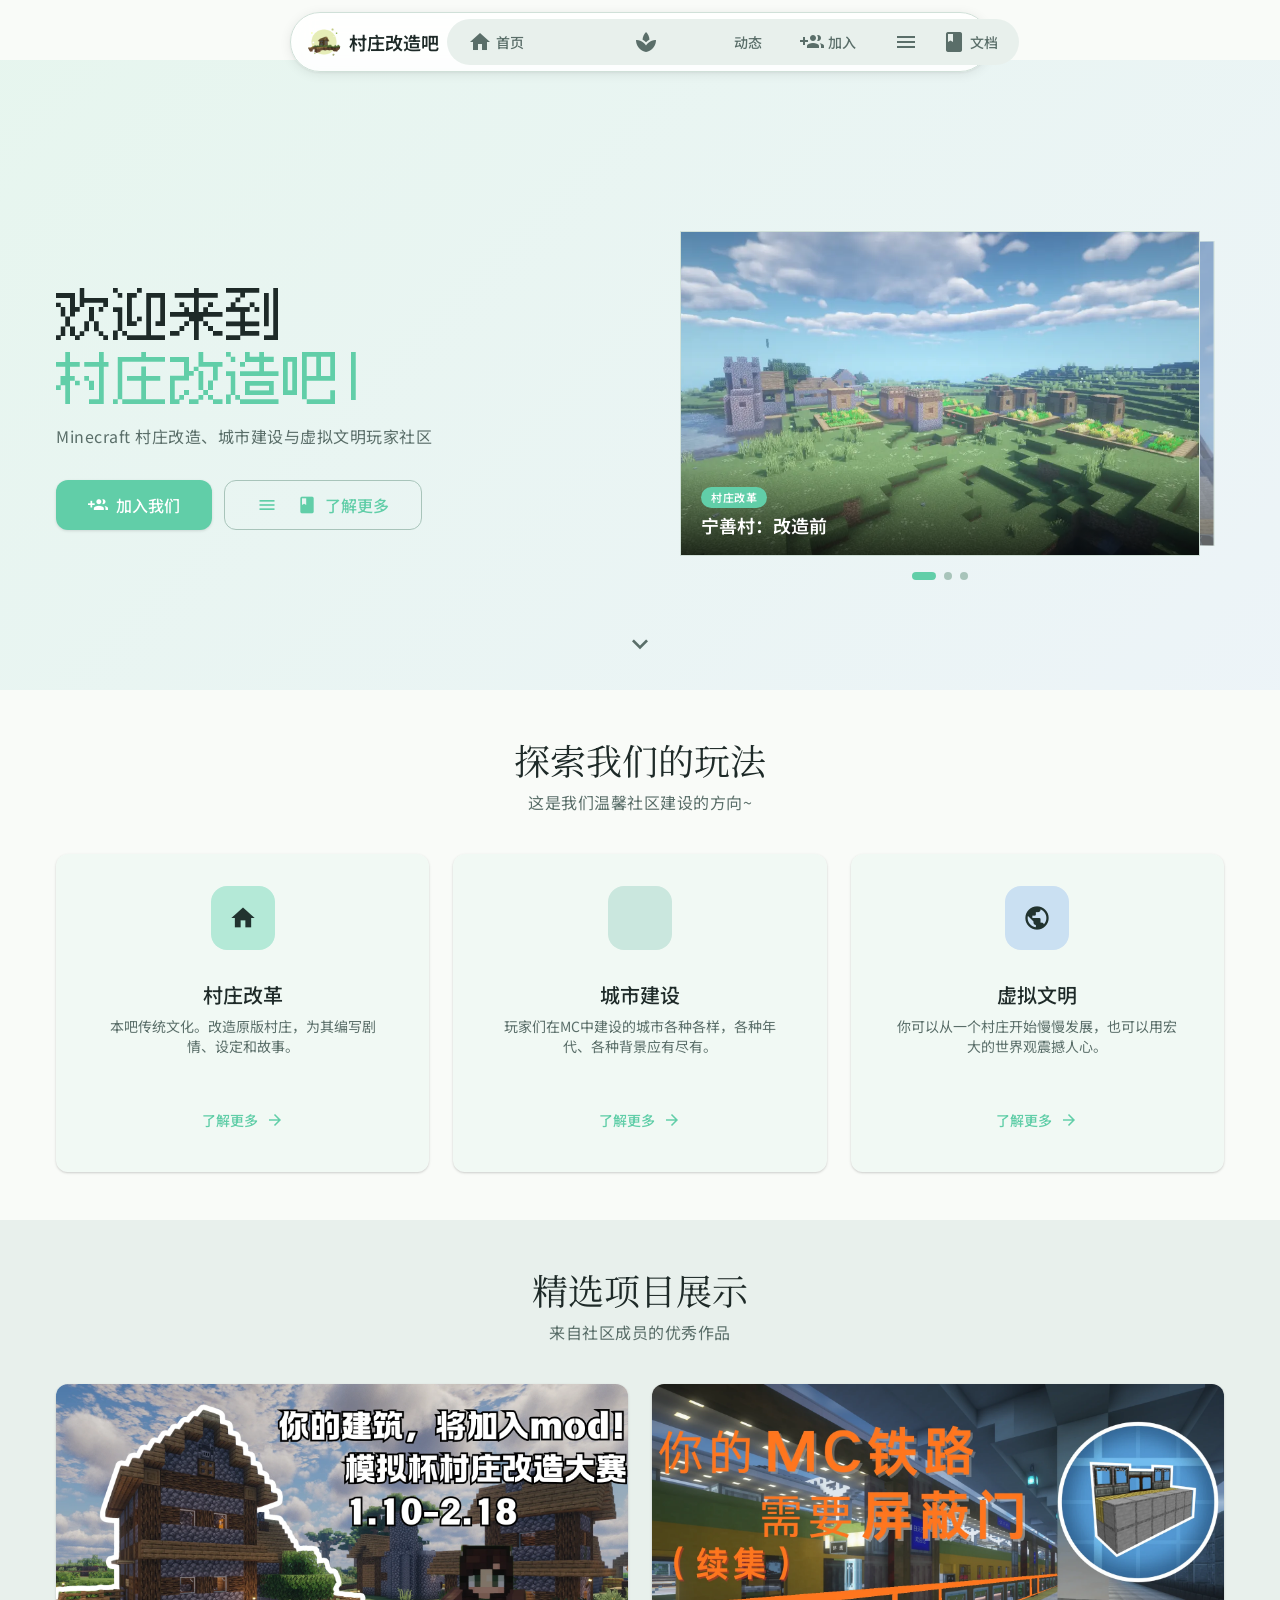
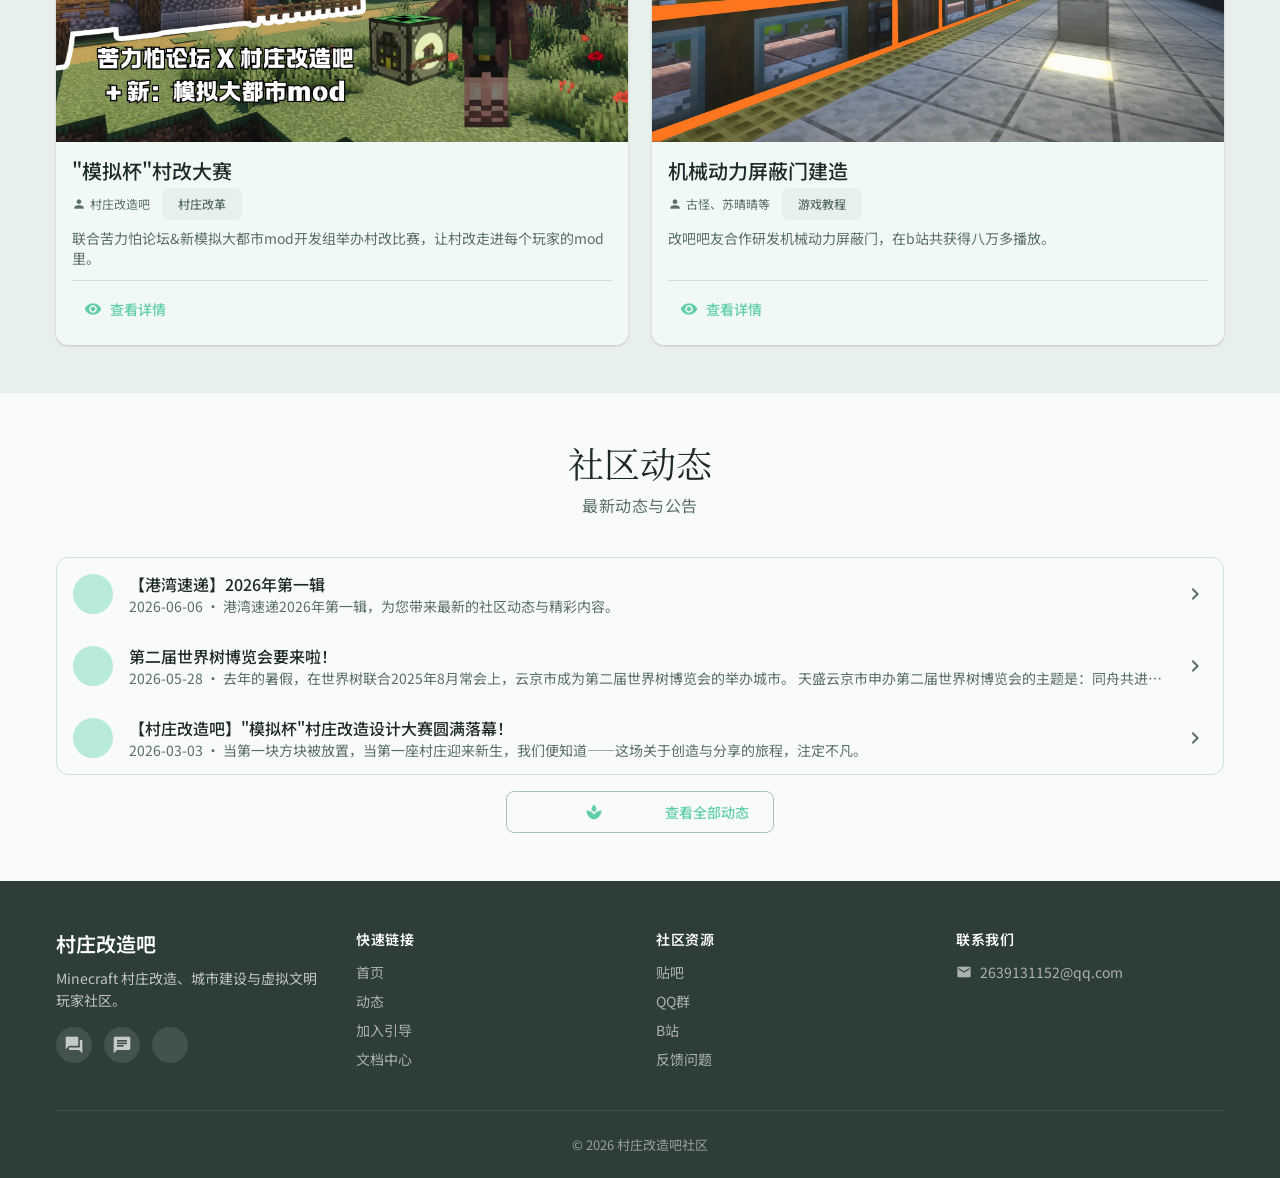
==== commit cf50ac26: "官网继续更新 修bug" ====
--- a/index.html
+++ b/index.html
@@ -245,51 +245,22 @@
   <script src="assets/js/main.js"></script>
   <script>
     // ============================================
-    // 首页新闻预览加载 - 从 news/content/ 动态获取
+    // 首页新闻预览加载 - 从 news-index.json 预定义列表获取
     // ============================================
     (async function () {
       const container = document.getElementById('news-preview');
       if (!container) return;
 
       try {
-        // 动态扫描 news/content/ 目录获取所有 .json 文件
-        async function scanNewsDirectory() {
-          try {
-            const response = await fetch('news/content/');
-            if (response.ok) {
-              const text = await response.text();
-              const matches = text.match(/href="([^"]+\.json)"/g);
-              if (matches && matches.length > 0) {
-                return matches.map(m => m.replace(/href="(.+)"/, '$1'));
-              }
-            }
-          } catch (e) {
-            console.log('目录扫描失败');
-          }
-          return [];
-        }
-
-        const newsFiles = await scanNewsDirectory();
-
-        // 并行加载所有新闻元数据
-        const newsItems = await Promise.all(
-          newsFiles.map(async (filename) => {
-            try {
-              const response = await fetch('news/content/' + filename);
-              if (!response.ok) return null;
-              const meta = await response.json();
-              meta.id = filename.replace('.json', '');
-              return meta;
-            } catch (e) {
-              return null;
-            }
-          })
-        );
-
-        // 过滤掉加载失败的并排序（日期从新到旧）
-        const validNews = newsItems.filter(item => item !== null);
-        validNews.sort((a, b) => new Date(b.date) - new Date(a.date));
-        const latest = validNews.slice(0, 3);
+        // 从 news-index.json 加载预定义新闻列表
+        const response = await fetch('news/news-index.json');
+        if (!response.ok) throw new Error('HTTP ' + response.status);
+        const data = await response.json();
+        
+        // 按日期从新到旧排序
+        const newsList = data.news || [];
+        newsList.sort((a, b) => new Date(b.date) - new Date(a.date));
+        const latest = newsList.slice(0, 3);
 
         if (latest.length === 0) {
           container.innerHTML = '<p style="text-align:center;padding:var(--space-8);color:var(--md-on-surface-variant);">暂无内容</p>';
@@ -297,7 +268,7 @@
         }
 
         container.innerHTML = latest.map(item => `
-          <a href="news/article.html?article=${encodeURIComponent(item.id)}" class="list-item" style="text-decoration:none;">
+          <a href="news/article.html?article=${encodeURIComponent(item.file.replace('.json', ''))}" class="list-item" style="text-decoration:none;">
             <div class="list-item__icon">
               <span class="material-icons">article</span>
             </div>
@@ -316,59 +287,19 @@
     })();
 
     // ============================================
-    // 精选项目展示 - 从 assets/data/projects/ 动态获取
+    // 精选项目展示 - 从 project-index.json 预定义列表获取
     // ============================================
     (async function () {
       const container = document.getElementById('projects-container');
       if (!container) return;
 
       try {
-        // 动态扫描项目目录，获取所有 .json 文件
-        async function scanProjectDirectory() {
-          // 尝试通过 fetch 目录列表（某些服务器支持）
-          // 如果不支持，则使用预定义的文件列表作为回退
-          const predefinedFiles = [
-            'MoniCup.json',
-            'ScreenDoor.json'
-          ];
-          
-          try {
-            const response = await fetch('assets/data/projects/');
-            if (response.ok) {
-              const text = await response.text();
-              // 解析目录列表中的 .json 文件
-              const matches = text.match(/href="([^"]+\.json)"/g);
-              if (matches && matches.length > 0) {
-                return matches.map(m => m.replace(/href="(.+)"/, '$1'));
-              }
-            }
-          } catch (e) {
-            console.log('目录扫描失败，使用预定义列表');
-          }
-          
-          return predefinedFiles;
-        }
-
-        const projectFiles = await scanProjectDirectory();
-
-        // 并行加载所有项目数据
-        const projectItems = await Promise.all(
-          projectFiles.map(async (filename) => {
-            try {
-              const response = await fetch('assets/data/projects/' + filename);
-              if (!response.ok) return null;
-              const data = await response.json();
-              data.id = filename.replace('.json', '');
-              return data;
-            } catch (e) {
-              console.warn('加载项目失败:', filename, e);
-              return null;
-            }
-          })
-        );
-
-        // 过滤掉加载失败的
-        let validProjects = projectItems.filter(item => item !== null);
+        // 从 project-index.json 加载预定义项目列表
+        const response = await fetch('assets/data/projects/project-index.json');
+        if (!response.ok) throw new Error('HTTP ' + response.status);
+        const data = await response.json();
+        
+        let validProjects = data.projects || [];
 
         if (validProjects.length === 0) {
           container.innerHTML = '<p style="text-align:center;padding:var(--space-8);color:var(--md-on-surface-variant);grid-column:1/-1;">暂无项目</p>';
@@ -381,21 +312,8 @@
           return (a.title || '').localeCompare(b.title || '', 'zh-CN');
         });
 
-        // 检查图片是否存在，决定使用卡片形式还是列表形式
-        const projectsWithImageCheck = await Promise.all(
-          validProjects.map(async (item) => {
-            const imageUrl = `assets/data/projects/${item.id}.png`;
-            try {
-              const response = await fetch(imageUrl, { method: 'HEAD' });
-              return { ...item, hasImage: response.ok };
-            } catch (e) {
-              return { ...item, hasImage: false };
-            }
-          })
-        );
-
-        // 如果所有项目都没有图片，使用列表布局
-        const hasAnyImage = projectsWithImageCheck.some(p => p.hasImage);
+        // 检查是否有图片
+        const hasAnyImage = validProjects.some(p => p.image);
         if (!hasAnyImage) {
           container.className = 'list-container';
           container.style.display = 'flex';
@@ -403,14 +321,14 @@
           container.style.gap = 'var(--space-3)';
         }
 
-        container.innerHTML = projectsWithImageCheck.map(item => {
+        container.innerHTML = validProjects.map(item => {
           const tagsHtml = Array.isArray(item.tag)
             ? item.tag.map(t => `<span class="chip chip--assist" style="font-size:12px;">${t}</span>`).join('')
             : '';
 
           // 有图片时使用卡片形式
-          if (item.hasImage) {
-            const imageUrl = `assets/data/projects/${item.id}.png`;
+          if (item.image) {
+            const imageUrl = `assets/data/projects/${item.image}`;
             return `
               <article class="card--elevated project-card">
                 <div class="card__image-wrap">
--- a/assets/css/pages.css
+++ b/assets/css/pages.css
@@ -1036,8 +1036,6 @@
 .docs-animate-item--visible {
   opacity: 1;
   transform: translateY(0);
-}
-  margin: var(--space-8) 0;
 }
 
 .docs-markdown img {
